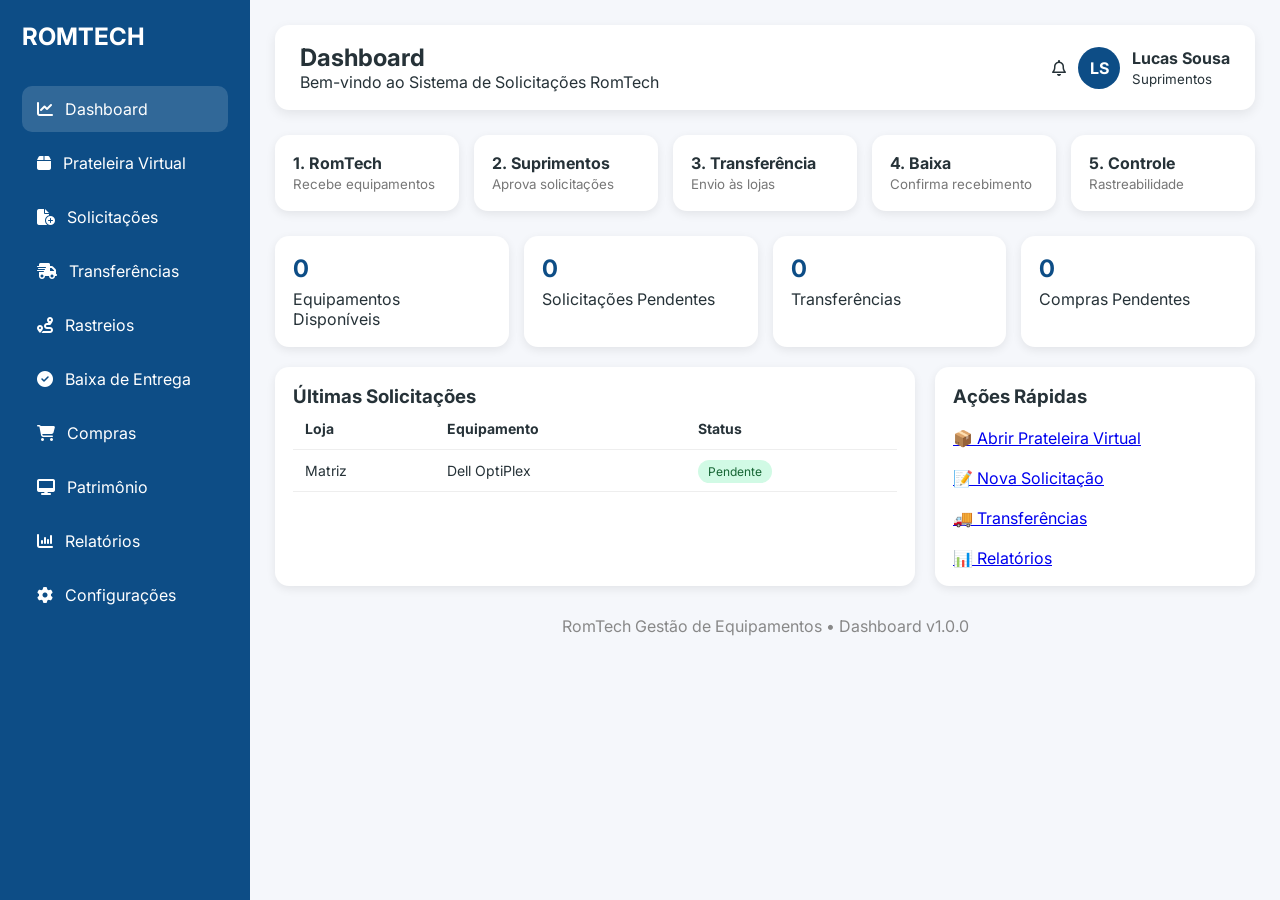
==== index.html @ 282a40fe "Add files via upload" ====
<!DOCTYPE html>
<html lang="pt-BR">
<head>
<meta charset="UTF-8">
<meta name="viewport" content="width=device-width, initial-scale=1.0">
<title>RomTech Solicitações - Dashboard</title>

<link rel="stylesheet" href="css/style.css">
<link rel="preconnect" href="https://fonts.googleapis.com">
<link href="https://fonts.googleapis.com/css2?family=Inter:wght@400;500;600;700&display=swap" rel="stylesheet">
<link rel="stylesheet" href="https://cdnjs.cloudflare.com/ajax/libs/font-awesome/6.7.2/css/all.min.css">

<style>
*{margin:0;padding:0;box-sizing:border-box}
body{font-family:Inter,sans-serif;background:#f5f7fb;color:#263238}
.sidebar{position:fixed;left:0;top:0;width:250px;height:100vh;background:#0d4d86;color:#fff;padding:22px}
.logo{font-size:24px;font-weight:700;margin-bottom:35px}
.menu a{display:flex;align-items:center;gap:12px;padding:13px 15px;margin-bottom:8px;color:#fff;text-decoration:none;border-radius:10px;transition:.2s}
.menu a.active,.menu a:hover{background:rgba(255,255,255,.15)}
.content{margin-left:250px;padding:25px}
.header{display:flex;justify-content:space-between;align-items:center;background:#fff;padding:18px 25px;border-radius:14px;box-shadow:0 4px 12px rgba(0,0,0,.08)}
.user{display:flex;align-items:center;gap:12px}
.avatar{width:42px;height:42px;border-radius:50%;background:#0d4d86;color:#fff;display:flex;align-items:center;justify-content:center;font-weight:bold}
.steps{display:grid;grid-template-columns:repeat(5,1fr);gap:15px;margin:25px 0}
.step,.card,.panel{background:#fff;border-radius:14px;padding:18px;box-shadow:0 3px 10px rgba(0,0,0,.08)}
.step small{color:#777}
.cards{display:grid;grid-template-columns:repeat(4,1fr);gap:15px}
.card h2{color:#0d4d86;margin-bottom:6px}
.bottom{display:grid;grid-template-columns:2fr 1fr;gap:20px;margin-top:20px}
table{width:100%;border-collapse:collapse}
th,td{padding:12px;border-bottom:1px solid #eee;text-align:left;font-size:14px}
.badge{padding:4px 10px;border-radius:20px;background:#d1fae5;color:#166534;font-size:12px}
footer{text-align:center;color:#888;margin-top:30px}
@media(max-width:1100px){
.steps,.cards,.bottom{grid-template-columns:1fr}
.content{margin-left:0}
.sidebar{position:relative;width:100%;height:auto}
}
</style>
</head>
<body>

<aside class="sidebar">
<div class="logo">ROMTECH</div>

<nav class="menu">
<a class="active" href="index.html"><i class="fa-solid fa-chart-line"></i>Dashboard</a>
<a href="prateleira.html"><i class="fa-solid fa-box"></i>Prateleira Virtual</a>
<a href="solicitacoes.html"><i class="fa-solid fa-file-circle-plus"></i>Solicitações</a>
<a href="transferencias.html"><i class="fa-solid fa-truck-fast"></i>Transferências</a>
<a href="rastreios.html"><i class="fa-solid fa-route"></i>Rastreios</a>
<a href="baixa.html"><i class="fa-solid fa-circle-check"></i>Baixa de Entrega</a>
<a href="compras.html"><i class="fa-solid fa-cart-shopping"></i>Compras</a>
<a href="patrimonio.html"><i class="fa-solid fa-desktop"></i>Patrimônio</a>
<a href="relatorios.html"><i class="fa-solid fa-chart-column"></i>Relatórios</a>
<a href="configuracoes.html"><i class="fa-solid fa-gear"></i>Configurações</a>
</nav>
</aside>

<main class="content">

<header class="header">
<div>
<h2>Dashboard</h2>
<p>Bem-vindo ao Sistema de Solicitações RomTech</p>
</div>

<div class="user">
<i class="fa-regular fa-bell"></i>
<div class="avatar">LS</div>
<div>
<strong>Lucas Sousa</strong><br>
<small>Suprimentos</small>
</div>
</div>
</header>

<section class="steps">
<div class="step"><h4>1. RomTech</h4><small>Recebe equipamentos</small></div>
<div class="step"><h4>2. Suprimentos</h4><small>Aprova solicitações</small></div>
<div class="step"><h4>3. Transferência</h4><small>Envio às lojas</small></div>
<div class="step"><h4>4. Baixa</h4><small>Confirma recebimento</small></div>
<div class="step"><h4>5. Controle</h4><small>Rastreabilidade</small></div>
</section>

<section class="cards">
<div class="card"><h2 id="disp">0</h2><span>Equipamentos Disponíveis</span></div>
<div class="card"><h2 id="sol">0</h2><span>Solicitações Pendentes</span></div>
<div class="card"><h2 id="tran">0</h2><span>Transferências</span></div>
<div class="card"><h2 id="comp">0</h2><span>Compras Pendentes</span></div>
</section>

<section class="bottom">
<div class="panel">
<h3>Últimas Solicitações</h3>
<table>
<thead>
<tr><th>Loja</th><th>Equipamento</th><th>Status</th></tr>
</thead>
<tbody id="tbSolicitacoes">
<tr><td>Matriz</td><td>Dell OptiPlex</td><td><span class="badge">Pendente</span></td></tr>
</tbody>
</table>
</div>

<div class="panel">
<h3>Ações Rápidas</h3>
<br>
<p><a href="prateleira.html">📦 Abrir Prateleira Virtual</a></p><br>
<p><a href="solicitacoes.html">📝 Nova Solicitação</a></p><br>
<p><a href="transferencias.html">🚚 Transferências</a></p><br>
<p><a href="relatorios.html">📊 Relatórios</a></p>
</div>
</section>

<footer>
RomTech Gestão de Equipamentos • Dashboard v1.0.0
</footer>

</main>

<script src="js/firebase.js"></script>
<script src="js/app.js"></script>

</body>
</html>
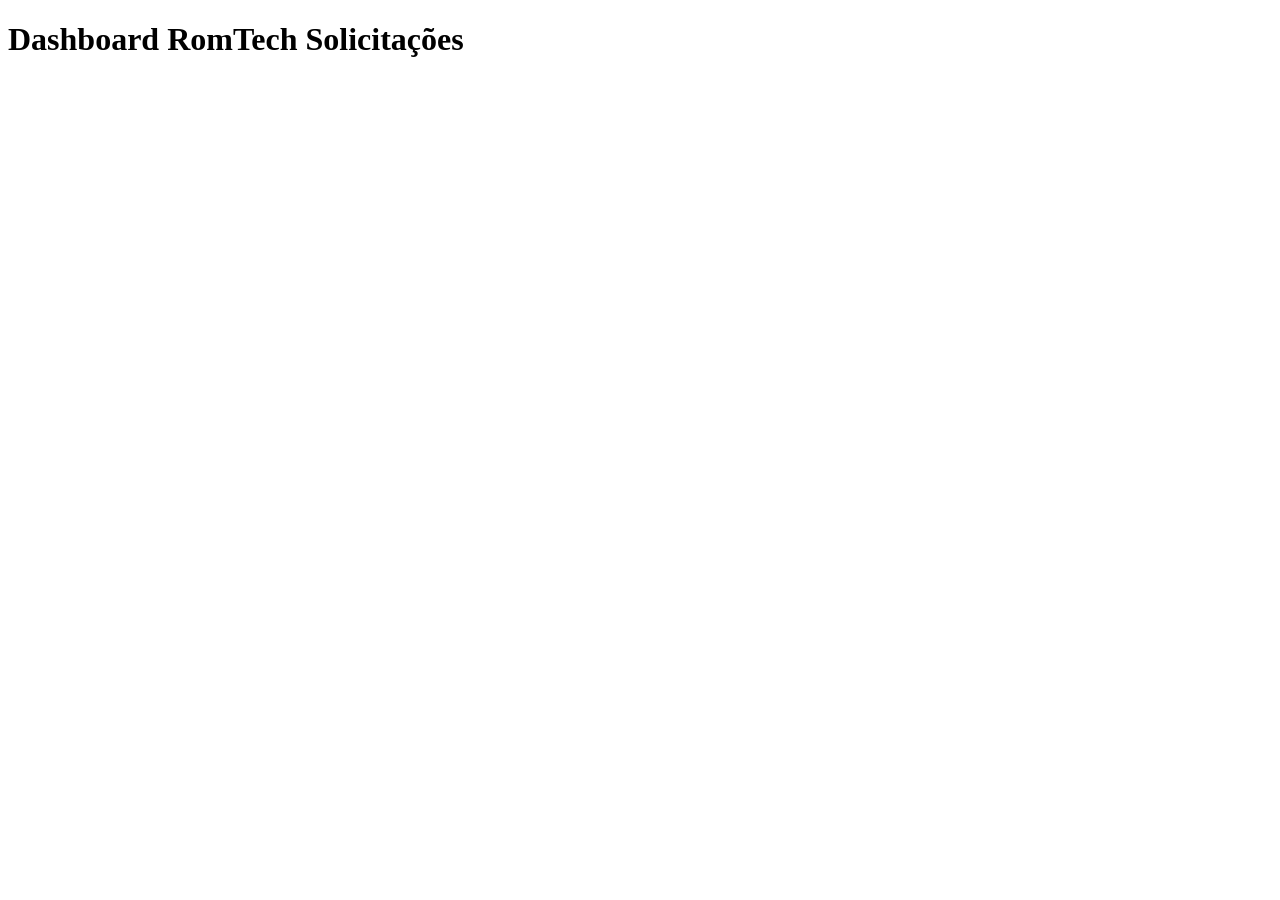
==== commit 8e2a35bc: "Add files via upload" ====
--- a/index.html
+++ b/index.html
@@ -1,126 +1 @@
-<!DOCTYPE html>
-<html lang="pt-BR">
-<head>
-<meta charset="UTF-8">
-<meta name="viewport" content="width=device-width, initial-scale=1.0">
-<title>RomTech Solicitações - Dashboard</title>
-
-<link rel="stylesheet" href="css/style.css">
-<link rel="preconnect" href="https://fonts.googleapis.com">
-<link href="https://fonts.googleapis.com/css2?family=Inter:wght@400;500;600;700&display=swap" rel="stylesheet">
-<link rel="stylesheet" href="https://cdnjs.cloudflare.com/ajax/libs/font-awesome/6.7.2/css/all.min.css">
-
-<style>
-*{margin:0;padding:0;box-sizing:border-box}
-body{font-family:Inter,sans-serif;background:#f5f7fb;color:#263238}
-.sidebar{position:fixed;left:0;top:0;width:250px;height:100vh;background:#0d4d86;color:#fff;padding:22px}
-.logo{font-size:24px;font-weight:700;margin-bottom:35px}
-.menu a{display:flex;align-items:center;gap:12px;padding:13px 15px;margin-bottom:8px;color:#fff;text-decoration:none;border-radius:10px;transition:.2s}
-.menu a.active,.menu a:hover{background:rgba(255,255,255,.15)}
-.content{margin-left:250px;padding:25px}
-.header{display:flex;justify-content:space-between;align-items:center;background:#fff;padding:18px 25px;border-radius:14px;box-shadow:0 4px 12px rgba(0,0,0,.08)}
-.user{display:flex;align-items:center;gap:12px}
-.avatar{width:42px;height:42px;border-radius:50%;background:#0d4d86;color:#fff;display:flex;align-items:center;justify-content:center;font-weight:bold}
-.steps{display:grid;grid-template-columns:repeat(5,1fr);gap:15px;margin:25px 0}
-.step,.card,.panel{background:#fff;border-radius:14px;padding:18px;box-shadow:0 3px 10px rgba(0,0,0,.08)}
-.step small{color:#777}
-.cards{display:grid;grid-template-columns:repeat(4,1fr);gap:15px}
-.card h2{color:#0d4d86;margin-bottom:6px}
-.bottom{display:grid;grid-template-columns:2fr 1fr;gap:20px;margin-top:20px}
-table{width:100%;border-collapse:collapse}
-th,td{padding:12px;border-bottom:1px solid #eee;text-align:left;font-size:14px}
-.badge{padding:4px 10px;border-radius:20px;background:#d1fae5;color:#166534;font-size:12px}
-footer{text-align:center;color:#888;margin-top:30px}
-@media(max-width:1100px){
-.steps,.cards,.bottom{grid-template-columns:1fr}
-.content{margin-left:0}
-.sidebar{position:relative;width:100%;height:auto}
-}
-</style>
-</head>
-<body>
-
-<aside class="sidebar">
-<div class="logo">ROMTECH</div>
-
-<nav class="menu">
-<a class="active" href="index.html"><i class="fa-solid fa-chart-line"></i>Dashboard</a>
-<a href="prateleira.html"><i class="fa-solid fa-box"></i>Prateleira Virtual</a>
-<a href="solicitacoes.html"><i class="fa-solid fa-file-circle-plus"></i>Solicitações</a>
-<a href="transferencias.html"><i class="fa-solid fa-truck-fast"></i>Transferências</a>
-<a href="rastreios.html"><i class="fa-solid fa-route"></i>Rastreios</a>
-<a href="baixa.html"><i class="fa-solid fa-circle-check"></i>Baixa de Entrega</a>
-<a href="compras.html"><i class="fa-solid fa-cart-shopping"></i>Compras</a>
-<a href="patrimonio.html"><i class="fa-solid fa-desktop"></i>Patrimônio</a>
-<a href="relatorios.html"><i class="fa-solid fa-chart-column"></i>Relatórios</a>
-<a href="configuracoes.html"><i class="fa-solid fa-gear"></i>Configurações</a>
-</nav>
-</aside>
-
-<main class="content">
-
-<header class="header">
-<div>
-<h2>Dashboard</h2>
-<p>Bem-vindo ao Sistema de Solicitações RomTech</p>
-</div>
-
-<div class="user">
-<i class="fa-regular fa-bell"></i>
-<div class="avatar">LS</div>
-<div>
-<strong>Lucas Sousa</strong><br>
-<small>Suprimentos</small>
-</div>
-</div>
-</header>
-
-<section class="steps">
-<div class="step"><h4>1. RomTech</h4><small>Recebe equipamentos</small></div>
-<div class="step"><h4>2. Suprimentos</h4><small>Aprova solicitações</small></div>
-<div class="step"><h4>3. Transferência</h4><small>Envio às lojas</small></div>
-<div class="step"><h4>4. Baixa</h4><small>Confirma recebimento</small></div>
-<div class="step"><h4>5. Controle</h4><small>Rastreabilidade</small></div>
-</section>
-
-<section class="cards">
-<div class="card"><h2 id="disp">0</h2><span>Equipamentos Disponíveis</span></div>
-<div class="card"><h2 id="sol">0</h2><span>Solicitações Pendentes</span></div>
-<div class="card"><h2 id="tran">0</h2><span>Transferências</span></div>
-<div class="card"><h2 id="comp">0</h2><span>Compras Pendentes</span></div>
-</section>
-
-<section class="bottom">
-<div class="panel">
-<h3>Últimas Solicitações</h3>
-<table>
-<thead>
-<tr><th>Loja</th><th>Equipamento</th><th>Status</th></tr>
-</thead>
-<tbody id="tbSolicitacoes">
-<tr><td>Matriz</td><td>Dell OptiPlex</td><td><span class="badge">Pendente</span></td></tr>
-</tbody>
-</table>
-</div>
-
-<div class="panel">
-<h3>Ações Rápidas</h3>
-<br>
-<p><a href="prateleira.html">📦 Abrir Prateleira Virtual</a></p><br>
-<p><a href="solicitacoes.html">📝 Nova Solicitação</a></p><br>
-<p><a href="transferencias.html">🚚 Transferências</a></p><br>
-<p><a href="relatorios.html">📊 Relatórios</a></p>
-</div>
-</section>
-
-<footer>
-RomTech Gestão de Equipamentos • Dashboard v1.0.0
-</footer>
-
-</main>
-
-<script src="js/firebase.js"></script>
-<script src="js/app.js"></script>
-
-</body>
-</html>
+<!DOCTYPE html><html><head><title>Dashboard</title><link rel='stylesheet' href='css/style.css'></head><body><h1>Dashboard RomTech Solicitações</h1><script type='module' src='js/app.js'></script></body></html>
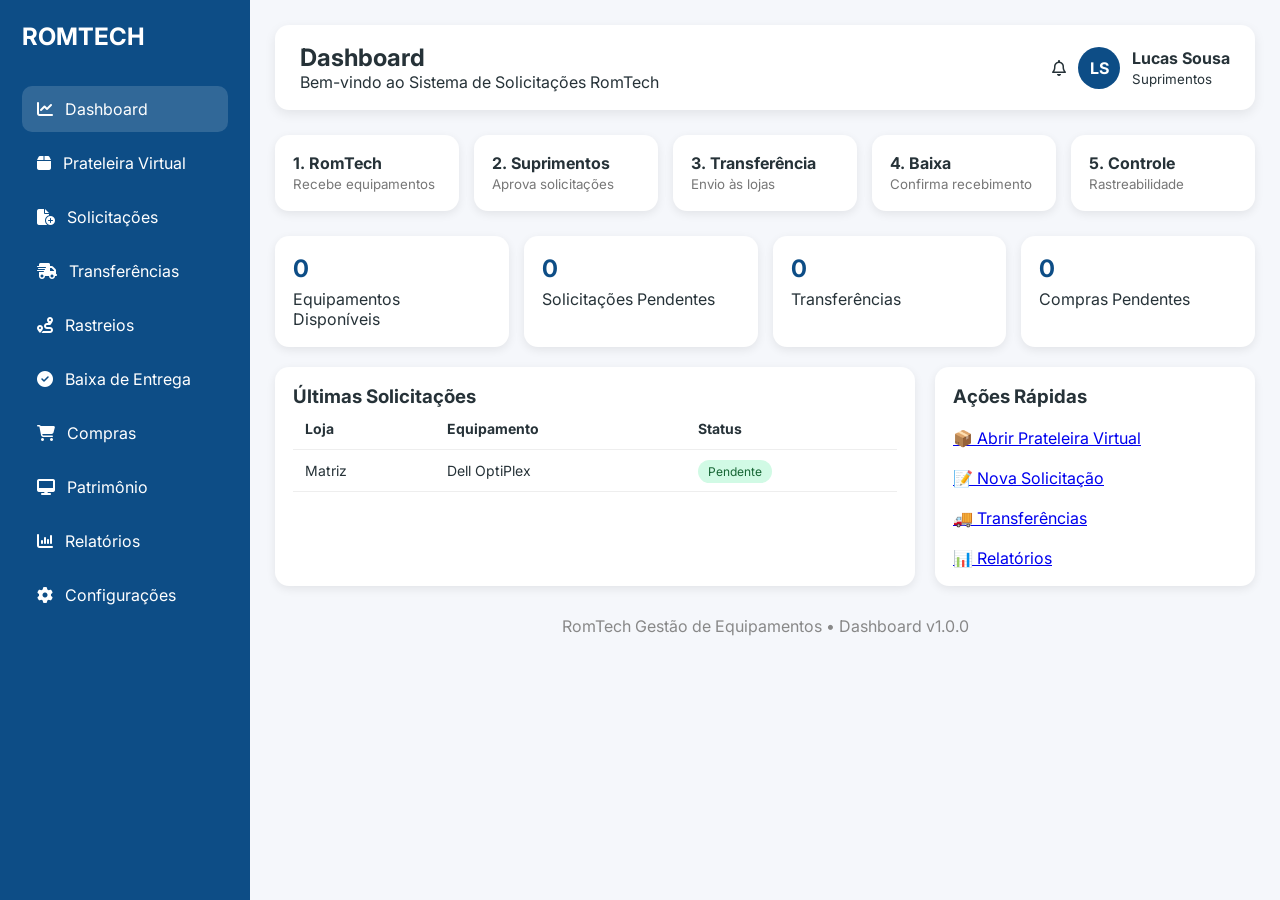
==== commit b29c1dca: "Add files via upload" ====
--- a/index.html
+++ b/index.html
@@ -1 +1,126 @@
-<!DOCTYPE html><html><head><title>Dashboard</title><link rel='stylesheet' href='css/style.css'></head><body><h1>Dashboard RomTech Solicitações</h1><script type='module' src='js/app.js'></script></body></html>+<!DOCTYPE html>
+<html lang="pt-BR">
+<head>
+<meta charset="UTF-8">
+<meta name="viewport" content="width=device-width, initial-scale=1.0">
+<title>RomTech Solicitações - Dashboard</title>
+
+<link rel="stylesheet" href="css/style.css">
+<link rel="preconnect" href="https://fonts.googleapis.com">
+<link href="https://fonts.googleapis.com/css2?family=Inter:wght@400;500;600;700&display=swap" rel="stylesheet">
+<link rel="stylesheet" href="https://cdnjs.cloudflare.com/ajax/libs/font-awesome/6.7.2/css/all.min.css">
+
+<style>
+*{margin:0;padding:0;box-sizing:border-box}
+body{font-family:Inter,sans-serif;background:#f5f7fb;color:#263238}
+.sidebar{position:fixed;left:0;top:0;width:250px;height:100vh;background:#0d4d86;color:#fff;padding:22px}
+.logo{font-size:24px;font-weight:700;margin-bottom:35px}
+.menu a{display:flex;align-items:center;gap:12px;padding:13px 15px;margin-bottom:8px;color:#fff;text-decoration:none;border-radius:10px;transition:.2s}
+.menu a.active,.menu a:hover{background:rgba(255,255,255,.15)}
+.content{margin-left:250px;padding:25px}
+.header{display:flex;justify-content:space-between;align-items:center;background:#fff;padding:18px 25px;border-radius:14px;box-shadow:0 4px 12px rgba(0,0,0,.08)}
+.user{display:flex;align-items:center;gap:12px}
+.avatar{width:42px;height:42px;border-radius:50%;background:#0d4d86;color:#fff;display:flex;align-items:center;justify-content:center;font-weight:bold}
+.steps{display:grid;grid-template-columns:repeat(5,1fr);gap:15px;margin:25px 0}
+.step,.card,.panel{background:#fff;border-radius:14px;padding:18px;box-shadow:0 3px 10px rgba(0,0,0,.08)}
+.step small{color:#777}
+.cards{display:grid;grid-template-columns:repeat(4,1fr);gap:15px}
+.card h2{color:#0d4d86;margin-bottom:6px}
+.bottom{display:grid;grid-template-columns:2fr 1fr;gap:20px;margin-top:20px}
+table{width:100%;border-collapse:collapse}
+th,td{padding:12px;border-bottom:1px solid #eee;text-align:left;font-size:14px}
+.badge{padding:4px 10px;border-radius:20px;background:#d1fae5;color:#166534;font-size:12px}
+footer{text-align:center;color:#888;margin-top:30px}
+@media(max-width:1100px){
+.steps,.cards,.bottom{grid-template-columns:1fr}
+.content{margin-left:0}
+.sidebar{position:relative;width:100%;height:auto}
+}
+</style>
+</head>
+<body>
+
+<aside class="sidebar">
+<div class="logo">ROMTECH</div>
+
+<nav class="menu">
+<a class="active" href="index.html"><i class="fa-solid fa-chart-line"></i>Dashboard</a>
+<a href="prateleira.html"><i class="fa-solid fa-box"></i>Prateleira Virtual</a>
+<a href="solicitacoes.html"><i class="fa-solid fa-file-circle-plus"></i>Solicitações</a>
+<a href="transferencias.html"><i class="fa-solid fa-truck-fast"></i>Transferências</a>
+<a href="rastreios.html"><i class="fa-solid fa-route"></i>Rastreios</a>
+<a href="baixa.html"><i class="fa-solid fa-circle-check"></i>Baixa de Entrega</a>
+<a href="compras.html"><i class="fa-solid fa-cart-shopping"></i>Compras</a>
+<a href="patrimonio.html"><i class="fa-solid fa-desktop"></i>Patrimônio</a>
+<a href="relatorios.html"><i class="fa-solid fa-chart-column"></i>Relatórios</a>
+<a href="configuracoes.html"><i class="fa-solid fa-gear"></i>Configurações</a>
+</nav>
+</aside>
+
+<main class="content">
+
+<header class="header">
+<div>
+<h2>Dashboard</h2>
+<p>Bem-vindo ao Sistema de Solicitações RomTech</p>
+</div>
+
+<div class="user">
+<i class="fa-regular fa-bell"></i>
+<div class="avatar">LS</div>
+<div>
+<strong>Lucas Sousa</strong><br>
+<small>Suprimentos</small>
+</div>
+</div>
+</header>
+
+<section class="steps">
+<div class="step"><h4>1. RomTech</h4><small>Recebe equipamentos</small></div>
+<div class="step"><h4>2. Suprimentos</h4><small>Aprova solicitações</small></div>
+<div class="step"><h4>3. Transferência</h4><small>Envio às lojas</small></div>
+<div class="step"><h4>4. Baixa</h4><small>Confirma recebimento</small></div>
+<div class="step"><h4>5. Controle</h4><small>Rastreabilidade</small></div>
+</section>
+
+<section class="cards">
+<div class="card"><h2 id="disp">0</h2><span>Equipamentos Disponíveis</span></div>
+<div class="card"><h2 id="sol">0</h2><span>Solicitações Pendentes</span></div>
+<div class="card"><h2 id="tran">0</h2><span>Transferências</span></div>
+<div class="card"><h2 id="comp">0</h2><span>Compras Pendentes</span></div>
+</section>
+
+<section class="bottom">
+<div class="panel">
+<h3>Últimas Solicitações</h3>
+<table>
+<thead>
+<tr><th>Loja</th><th>Equipamento</th><th>Status</th></tr>
+</thead>
+<tbody id="tbSolicitacoes">
+<tr><td>Matriz</td><td>Dell OptiPlex</td><td><span class="badge">Pendente</span></td></tr>
+</tbody>
+</table>
+</div>
+
+<div class="panel">
+<h3>Ações Rápidas</h3>
+<br>
+<p><a href="prateleira.html">📦 Abrir Prateleira Virtual</a></p><br>
+<p><a href="solicitacoes.html">📝 Nova Solicitação</a></p><br>
+<p><a href="transferencias.html">🚚 Transferências</a></p><br>
+<p><a href="relatorios.html">📊 Relatórios</a></p>
+</div>
+</section>
+
+<footer>
+RomTech Gestão de Equipamentos • Dashboard v1.0.0
+</footer>
+
+</main>
+
+<script src="js/firebase.js"></script>
+<script src="js/app.js"></script>
+
+</body>
+</html>
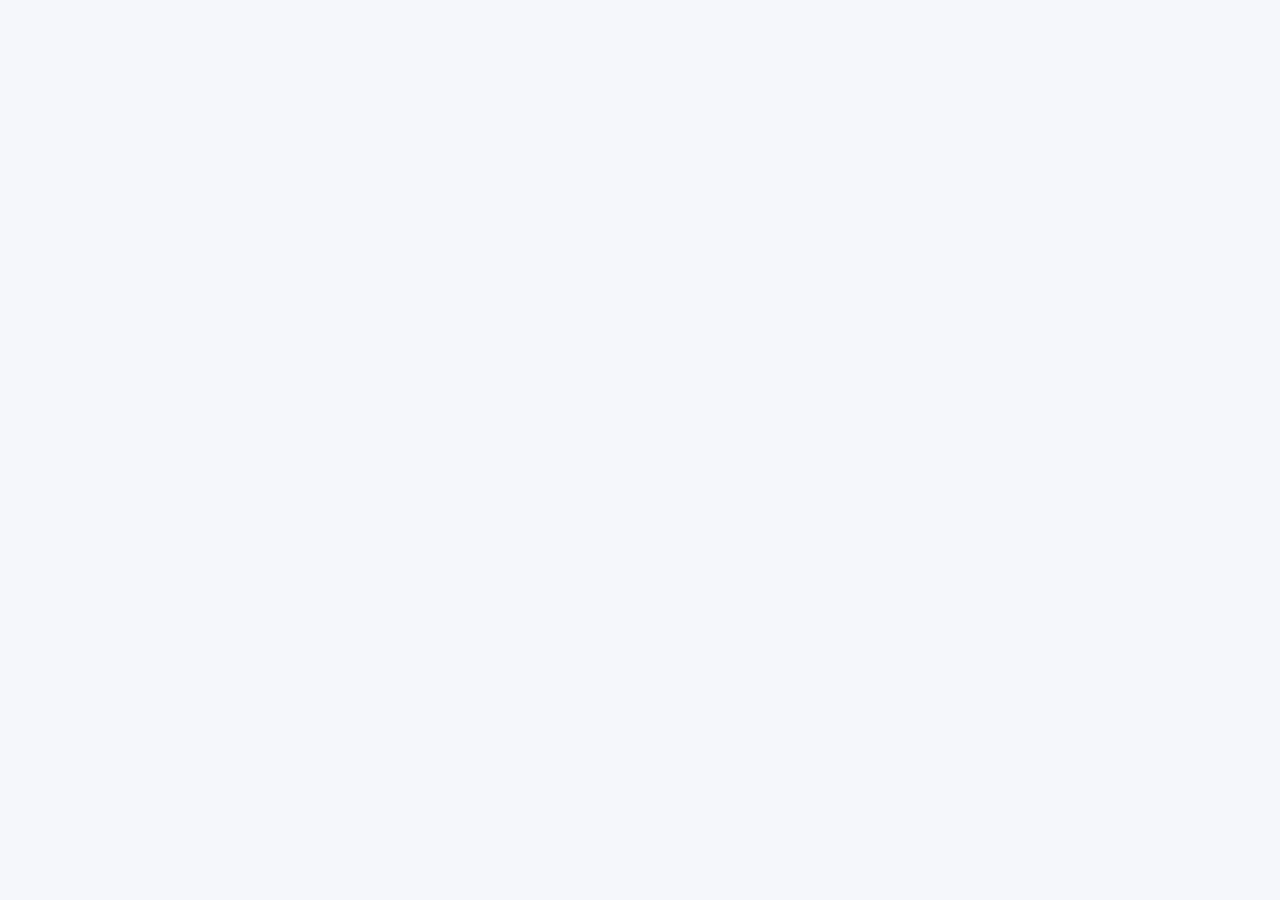
==== commit 1e8bd1d8: "Update index.html" ====
--- a/index.html
+++ b/index.html
@@ -40,6 +40,46 @@
 </head>
 <body>
 
+  <script type="module"> 
+import { initializeApp } from "https://www.gstatic.com/firebasejs/11.6.1/firebase-app.js";
+
+import {
+    getAuth,
+    onAuthStateChanged
+} from "https://www.gstatic.com/firebasejs/11.6.1/firebase-auth.js";
+
+const firebaseConfig = {
+
+    apiKey: "AIzaSyD7eWqYuy2aslSotSj6Tw55YdAS13uDYQ0",
+
+    authDomain: "controlsys-1e96f.firebaseapp.com",
+
+    projectId: "controlsys-1e96f",
+
+    storageBucket: "controlsys-1e96f.firebasestorage.app",
+
+    messagingSenderId: "522489167218",
+
+    appId: "1:522489167218:web:4da250a6d0e94c9a8871eb"
+
+};
+
+const app = initializeApp(firebaseConfig);
+const auth = getAuth(app);
+
+onAuthStateChanged(auth, (user) => {
+
+    if (!user) {
+
+        window.location.href = "login.html";
+        return;
+
+    }
+
+    // AQUI inicia o carregamento do dashboard
+    iniciarSistema();
+
+});
 <aside class="sidebar">
 <div class="logo">ROMTECH</div>
 
@@ -122,5 +162,6 @@
 <script src="js/firebase.js"></script>
 <script src="js/app.js"></script>
 
+</script>
 </body>
 </html>
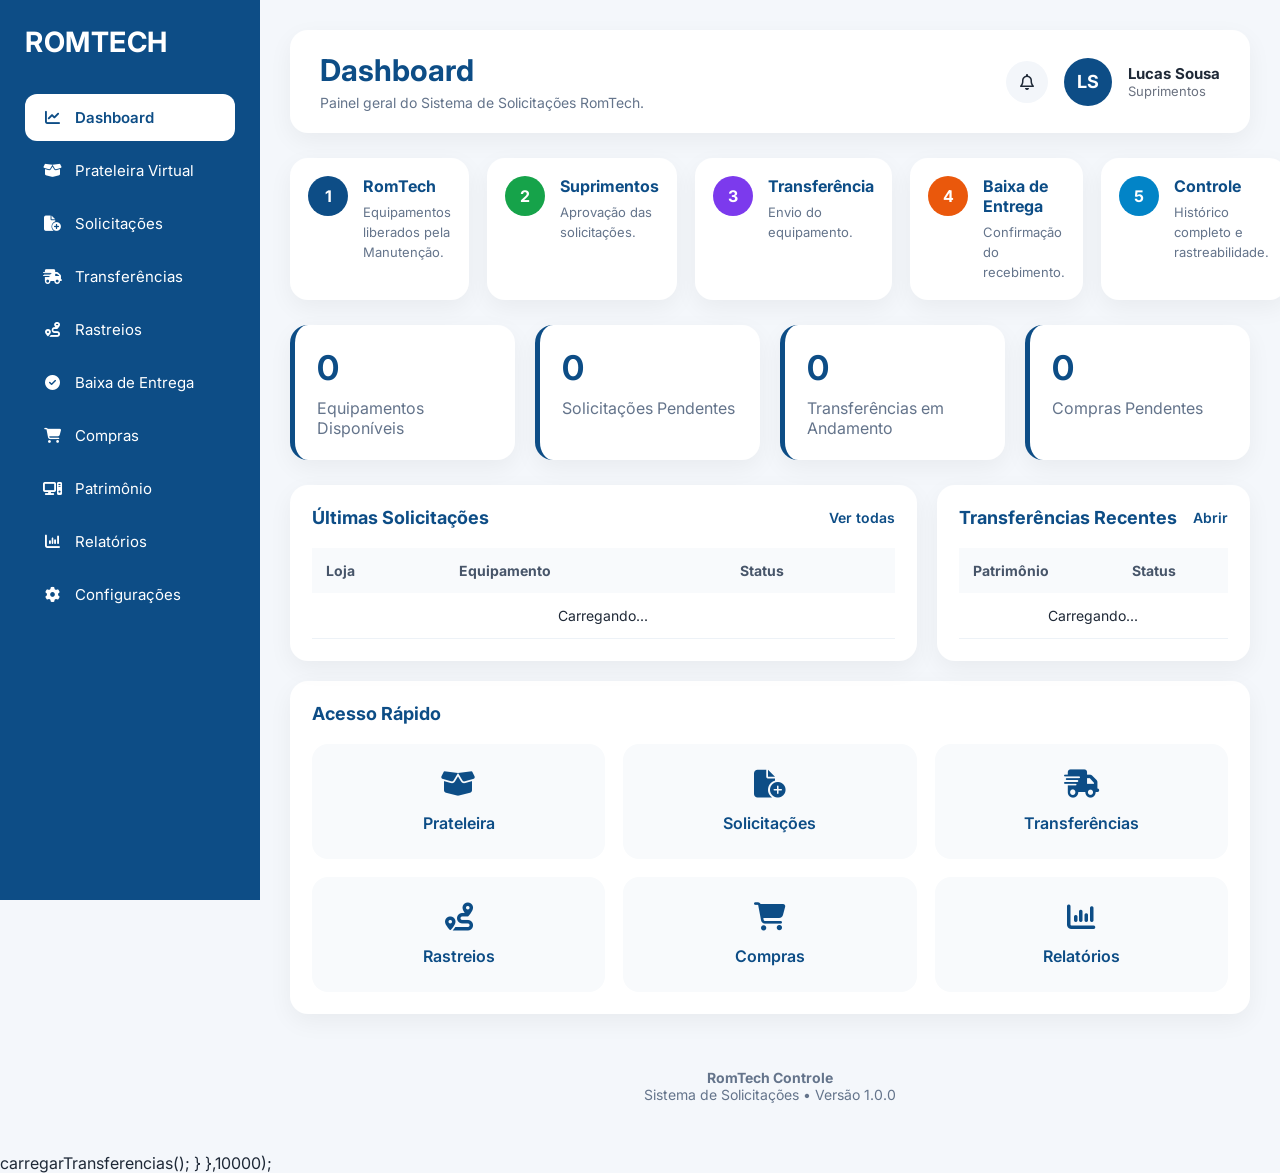
==== commit 05505a86: "Update and rename index to index.html" ====
--- a/index.html
+++ b/index.html
@@ -1,167 +1,1480 @@
-<!DOCTYPE html>
+   <!DOCTYPE html>
 <html lang="pt-BR">
+
 <head>
+
 <meta charset="UTF-8">
-<meta name="viewport" content="width=device-width, initial-scale=1.0">
-<title>RomTech Solicitações - Dashboard</title>
-
-<link rel="stylesheet" href="css/style.css">
-<link rel="preconnect" href="https://fonts.googleapis.com">
-<link href="https://fonts.googleapis.com/css2?family=Inter:wght@400;500;600;700&display=swap" rel="stylesheet">
-<link rel="stylesheet" href="https://cdnjs.cloudflare.com/ajax/libs/font-awesome/6.7.2/css/all.min.css">
+
+<meta name="viewport"
+      content="width=device-width, initial-scale=1.0">
+
+<title>RomTech | Dashboard</title>
+
+<link rel="preconnect"
+      href="https://fonts.googleapis.com">
+
+<link rel="preconnect"
+      href="https://fonts.gstatic.com"
+      crossorigin>
+
+<link href="https://fonts.googleapis.com/css2?family=Inter:wght@300;400;500;600;700&display=swap"
+      rel="stylesheet">
+
+<link rel="stylesheet"
+      href="https://cdnjs.cloudflare.com/ajax/libs/font-awesome/6.7.2/css/all.min.css">
 
 <style>
-*{margin:0;padding:0;box-sizing:border-box}
-body{font-family:Inter,sans-serif;background:#f5f7fb;color:#263238}
-.sidebar{position:fixed;left:0;top:0;width:250px;height:100vh;background:#0d4d86;color:#fff;padding:22px}
-.logo{font-size:24px;font-weight:700;margin-bottom:35px}
-.menu a{display:flex;align-items:center;gap:12px;padding:13px 15px;margin-bottom:8px;color:#fff;text-decoration:none;border-radius:10px;transition:.2s}
-.menu a.active,.menu a:hover{background:rgba(255,255,255,.15)}
-.content{margin-left:250px;padding:25px}
-.header{display:flex;justify-content:space-between;align-items:center;background:#fff;padding:18px 25px;border-radius:14px;box-shadow:0 4px 12px rgba(0,0,0,.08)}
-.user{display:flex;align-items:center;gap:12px}
-.avatar{width:42px;height:42px;border-radius:50%;background:#0d4d86;color:#fff;display:flex;align-items:center;justify-content:center;font-weight:bold}
-.steps{display:grid;grid-template-columns:repeat(5,1fr);gap:15px;margin:25px 0}
-.step,.card,.panel{background:#fff;border-radius:14px;padding:18px;box-shadow:0 3px 10px rgba(0,0,0,.08)}
-.step small{color:#777}
-.cards{display:grid;grid-template-columns:repeat(4,1fr);gap:15px}
-.card h2{color:#0d4d86;margin-bottom:6px}
-.bottom{display:grid;grid-template-columns:2fr 1fr;gap:20px;margin-top:20px}
-table{width:100%;border-collapse:collapse}
-th,td{padding:12px;border-bottom:1px solid #eee;text-align:left;font-size:14px}
-.badge{padding:4px 10px;border-radius:20px;background:#d1fae5;color:#166534;font-size:12px}
-footer{text-align:center;color:#888;margin-top:30px}
+
+/*==========================================================
+RESET
+==========================================================*/
+
+*{
+
+    margin:0;
+
+    padding:0;
+
+    box-sizing:border-box;
+
+}
+
+html{
+
+    scroll-behavior:smooth;
+
+}
+
+body{
+
+    font-family:'Inter',sans-serif;
+
+    background:#F4F7FB;
+
+    color:#1F2937;
+
+}
+
+/*==========================================================
+SIDEBAR
+==========================================================*/
+
+.sidebar{
+
+    position:fixed;
+
+    left:0;
+
+    top:0;
+
+    width:260px;
+
+    height:100vh;
+
+    background:#0D4D86;
+
+    color:#FFF;
+
+    display:flex;
+
+    flex-direction:column;
+
+    padding:25px;
+
+    z-index:100;
+
+}
+
+.logo{
+
+    font-size:28px;
+
+    font-weight:700;
+
+    margin-bottom:35px;
+
+    letter-spacing:.5px;
+
+}
+
+.menu{
+
+    display:flex;
+
+    flex-direction:column;
+
+    gap:6px;
+
+}
+
+.menu a{
+
+    display:flex;
+
+    align-items:center;
+
+    gap:12px;
+
+    color:#FFF;
+
+    text-decoration:none;
+
+    padding:14px 16px;
+
+    border-radius:12px;
+
+    transition:.25s;
+
+    font-size:15px;
+
+}
+
+.menu a:hover{
+
+    background:rgba(255,255,255,.12);
+
+}
+
+.menu a.active{
+
+    background:#FFF;
+
+    color:#0D4D86;
+
+    font-weight:600;
+
+}
+
+.menu i{
+
+    width:22px;
+
+    text-align:center;
+
+}
+
+/*==========================================================
+CONTENT
+==========================================================*/
+
+.content{
+
+    margin-left:260px;
+
+    padding:30px;
+
+}
+
+/*==========================================================
+HEADER
+==========================================================*/
+
+.header{
+
+    display:flex;
+
+    justify-content:space-between;
+
+    align-items:center;
+
+    background:#FFF;
+
+    padding:22px 30px;
+
+    border-radius:18px;
+
+    box-shadow:0 8px 24px rgba(0,0,0,.05);
+
+}
+
+.header h1{
+
+    font-size:30px;
+
+    color:#0D4D86;
+
+}
+
+.header p{
+
+    margin-top:6px;
+
+    color:#64748B;
+
+    font-size:14px;
+
+}
+
+.user{
+
+    display:flex;
+
+    align-items:center;
+
+    gap:16px;
+
+}
+
+.notification{
+
+    width:42px;
+
+    height:42px;
+
+    border-radius:50%;
+
+    background:#F3F6FA;
+
+    display:flex;
+
+    align-items:center;
+
+    justify-content:center;
+
+    cursor:pointer;
+
+}
+
+.avatar{
+
+    width:48px;
+
+    height:48px;
+
+    border-radius:50%;
+
+    background:#0D4D86;
+
+    color:#FFF;
+
+    display:flex;
+
+    justify-content:center;
+
+    align-items:center;
+
+    font-weight:700;
+
+    font-size:18px;
+
+}
+
+.user-info{
+
+    display:flex;
+
+    flex-direction:column;
+
+}
+
+.user-info strong{
+
+    font-size:15px;
+
+}
+
+.user-info span{
+
+    color:#6B7280;
+
+    font-size:13px;
+
+}
+
+/*==========================================================
+CARDS
+==========================================================*/
+
+.grid-cards{
+
+    display:grid;
+
+    grid-template-columns:repeat(4,1fr);
+
+    gap:20px;
+
+    margin-top:25px;
+
+}
+
+.card{
+
+    background:#FFF;
+
+    border-radius:18px;
+
+    padding:22px;
+
+    box-shadow:0 8px 24px rgba(0,0,0,.05);
+
+    border-left:5px solid #0D4D86;
+
+}
+
+.card h2{
+
+    color:#0D4D86;
+
+    font-size:34px;
+
+    margin-bottom:10px;
+
+}
+
+.card p{
+
+    color:#64748B;
+
+}
+
+/*==========================================================
+RESPONSIVO
+==========================================================*/
+
 @media(max-width:1100px){
-.steps,.cards,.bottom{grid-template-columns:1fr}
-.content{margin-left:0}
-.sidebar{position:relative;width:100%;height:auto}
-}
+
+.grid-cards{
+
+grid-template-columns:repeat(2,1fr);
+
+}
+
+}
+
+@media(max-width:850px){
+
+.sidebar{
+
+width:100%;
+
+height:auto;
+
+position:relative;
+
+}
+
+.content{
+
+margin-left:0;
+
+}
+
+.grid-cards{
+
+grid-template-columns:1fr;
+
+}
+
+}
+
+/*==========================================================
+ETAPAS
+==========================================================*/
+
+.steps{
+
+    display:grid;
+
+    grid-template-columns:repeat(5,1fr);
+
+    gap:18px;
+
+    margin-top:25px;
+
+    margin-bottom:25px;
+
+}
+
+.step{
+
+    background:#FFF;
+
+    border-radius:18px;
+
+    padding:18px;
+
+    box-shadow:0 8px 24px rgba(0,0,0,.05);
+
+    display:flex;
+
+    align-items:flex-start;
+
+    gap:15px;
+
+}
+
+.step strong{
+
+    color:#0D4D86;
+
+    display:block;
+
+    margin-bottom:6px;
+
+}
+
+.step p{
+
+    color:#64748B;
+
+    font-size:13px;
+
+    line-height:20px;
+
+}
+
+.step-number{
+
+    width:40px;
+
+    height:40px;
+
+    border-radius:50%;
+
+    background:#0D4D86;
+
+    color:#FFF;
+
+    display:flex;
+
+    justify-content:center;
+
+    align-items:center;
+
+    font-weight:700;
+
+    flex-shrink:0;
+
+}
+
+.step-number.green{
+
+    background:#16A34A;
+
+}
+
+.step-number.purple{
+
+    background:#7C3AED;
+
+}
+
+.step-number.orange{
+
+    background:#EA580C;
+
+}
+
+.step-number.blue{
+
+    background:#0284C7;
+
+}
+
+/*==========================================================
+PAINÉIS
+==========================================================*/
+
+.dashboard-grid{
+
+    display:grid;
+
+    grid-template-columns:2fr 1fr;
+
+    gap:20px;
+
+    margin-top:25px;
+
+}
+
+.panel{
+
+    background:#FFF;
+
+    border-radius:18px;
+
+    padding:22px;
+
+    box-shadow:0 8px 24px rgba(0,0,0,.05);
+
+}
+
+.panel-header{
+
+    display:flex;
+
+    justify-content:space-between;
+
+    align-items:center;
+
+    margin-bottom:20px;
+
+}
+
+.panel-header h3{
+
+    color:#0D4D86;
+
+    font-size:18px;
+
+}
+
+.panel-header a{
+
+    color:#0D4D86;
+
+    text-decoration:none;
+
+    font-size:14px;
+
+    font-weight:600;
+
+}
+
+.panel-header a:hover{
+
+    text-decoration:underline;
+
+}
+
+/*==========================================================
+TABELAS
+==========================================================*/
+
+table{
+
+    width:100%;
+
+    border-collapse:collapse;
+
+}
+
+thead{
+
+    background:#F8FAFC;
+
+}
+
+th{
+
+    text-align:left;
+
+    padding:14px;
+
+    color:#475569;
+
+    font-size:14px;
+
+}
+
+td{
+
+    padding:14px;
+
+    border-bottom:1px solid #EDF2F7;
+
+    font-size:14px;
+
+}
+
+tbody tr:hover{
+
+    background:#F9FBFD;
+
+}
+
+/*==========================================================
+AÇÕES RÁPIDAS
+==========================================================*/
+
+.acoes-rapidas{
+
+    margin-top:20px;
+
+}
+
+.quick-grid{
+
+    display:grid;
+
+    grid-template-columns:repeat(3,1fr);
+
+    gap:18px;
+
+}
+
+.quick-card{
+
+    background:#F8FAFC;
+
+    border-radius:16px;
+
+    padding:25px;
+
+    display:flex;
+
+    flex-direction:column;
+
+    align-items:center;
+
+    justify-content:center;
+
+    gap:15px;
+
+    text-decoration:none;
+
+    color:#0D4D86;
+
+    transition:.25s;
+
+    border:1px solid transparent;
+
+}
+
+.quick-card:hover{
+
+    transform:translateY(-4px);
+
+    background:#FFFFFF;
+
+    border-color:#0D4D86;
+
+}
+
+.quick-card i{
+
+    font-size:28px;
+
+}
+
+.quick-card span{
+
+    font-weight:600;
+
+}
+
+/*==========================================================
+RODAPÉ
+==========================================================*/
+
+.footer{
+
+    margin-top:35px;
+
+    text-align:center;
+
+    color:#64748B;
+
+    font-size:14px;
+
+    padding:20px;
+
+}
+
+/*==========================================================
+LOADER
+==========================================================*/
+
+.loading-overlay{
+
+    position:fixed;
+
+    inset:0;
+
+    background:rgba(255,255,255,.85);
+
+    display:none;
+
+    justify-content:center;
+
+    align-items:center;
+
+    flex-direction:column;
+
+    gap:20px;
+
+    z-index:9999;
+
+}
+
+.spinner{
+
+    width:55px;
+
+    height:55px;
+
+    border-radius:50%;
+
+    border:5px solid #E5E7EB;
+
+    border-top:5px solid #0D4D86;
+
+    animation:girar 1s linear infinite;
+
+}
+
+@keyframes girar{
+
+    from{
+
+        transform:rotate(0deg);
+
+    }
+
+    to{
+
+        transform:rotate(360deg);
+
+    }
+
+}
+
+/*==========================================================
+TOAST
+==========================================================*/
+
+.toast{
+
+    position:fixed;
+
+    right:25px;
+
+    bottom:25px;
+
+    background:#16A34A;
+
+    color:#FFF;
+
+    padding:15px 24px;
+
+    border-radius:12px;
+
+    font-size:14px;
+
+    font-weight:600;
+
+    opacity:0;
+
+    transform:translateY(20px);
+
+    transition:.3s;
+
+    z-index:99999;
+
+}
+
+.toast.show{
+
+    opacity:1;
+
+    transform:translateY(0);
+
+}
+
+.toast.erro{
+
+    background:#DC2626;
+
+}
+
+/*==========================================================
+RESPONSIVO
+==========================================================*/
+
+@media(max-width:1200px){
+
+    .steps{
+
+        grid-template-columns:repeat(2,1fr);
+
+    }
+
+    .dashboard-grid{
+
+        grid-template-columns:1fr;
+
+    }
+
+}
+
+@media(max-width:768px){
+
+    .steps{
+
+        grid-template-columns:1fr;
+
+    }
+
+    .quick-grid{
+
+        grid-template-columns:repeat(2,1fr);
+
+    }
+
+}
+
+@media(max-width:600px){
+
+    .quick-grid{
+
+        grid-template-columns:1fr;
+
+    }
+
+    .header{
+
+        flex-direction:column;
+
+        align-items:flex-start;
+
+        gap:20px;
+
+    }
+
+}
+
 </style>
+
 </head>
+
 <body>
 
-  <script type="module"> 
-import { initializeApp } from "https://www.gstatic.com/firebasejs/11.6.1/firebase-app.js";
-
-import {
-    getAuth,
-    onAuthStateChanged
-} from "https://www.gstatic.com/firebasejs/11.6.1/firebase-auth.js";
-
-const firebaseConfig = {
-
-    apiKey: "AIzaSyD7eWqYuy2aslSotSj6Tw55YdAS13uDYQ0",
-
-    authDomain: "controlsys-1e96f.firebaseapp.com",
-
-    projectId: "controlsys-1e96f",
-
-    storageBucket: "controlsys-1e96f.firebasestorage.app",
-
-    messagingSenderId: "522489167218",
-
-    appId: "1:522489167218:web:4da250a6d0e94c9a8871eb"
-
-};
-
-const app = initializeApp(firebaseConfig);
-const auth = getAuth(app);
-
-onAuthStateChanged(auth, (user) => {
-
-    if (!user) {
-
-        window.location.href = "login.html";
-        return;
+
+<!-- ==========================================================
+SIDEBAR
+========================================================== -->
+
+<aside class="sidebar">
+
+    <div class="logo">
+
+        ROMTECH
+
+    </div>
+
+    <nav class="menu">
+
+        <a href="index.html" class="active">
+
+            <i class="fa-solid fa-chart-line"></i>
+
+            Dashboard
+
+        </a>
+
+        <a href="prateleira.html">
+
+            <i class="fa-solid fa-box-open"></i>
+
+            Prateleira Virtual
+
+        </a>
+
+        <a href="solicitacoes.html">
+
+            <i class="fa-solid fa-file-circle-plus"></i>
+
+            Solicitações
+
+        </a>
+
+        <a href="transferencias.html">
+
+            <i class="fa-solid fa-truck-fast"></i>
+
+            Transferências
+
+        </a>
+
+        <a href="rastreios.html">
+
+            <i class="fa-solid fa-route"></i>
+
+            Rastreios
+
+        </a>
+
+        <a href="baixa.html">
+
+            <i class="fa-solid fa-circle-check"></i>
+
+            Baixa de Entrega
+
+        </a>
+
+        <a href="compras.html">
+
+            <i class="fa-solid fa-cart-shopping"></i>
+
+            Compras
+
+        </a>
+
+        <a href="patrimonio.html">
+
+            <i class="fa-solid fa-computer"></i>
+
+            Patrimônio
+
+        </a>
+
+        <a href="relatorios.html">
+
+            <i class="fa-solid fa-chart-column"></i>
+
+            Relatórios
+
+        </a>
+
+        <a href="configuracoes.html">
+
+            <i class="fa-solid fa-gear"></i>
+
+            Configurações
+
+        </a>
+
+    </nav>
+
+</aside>
+
+<!-- ==========================================================
+CONTEÚDO
+========================================================== -->
+
+<main class="content">
+
+    <!-- HEADER -->
+
+    <header class="header">
+
+        <div>
+
+            <h1>
+
+                Dashboard
+
+            </h1>
+
+            <p>
+
+                Painel geral do Sistema de Solicitações RomTech.
+
+            </p>
+
+        </div>
+
+        <div class="user">
+
+            <div class="notification">
+
+                <i class="fa-regular fa-bell"></i>
+
+            </div>
+
+            <div class="avatar"
+
+                 id="avatarUsuario">
+
+                LS
+
+            </div>
+
+            <div class="user-info">
+
+                <strong id="nomeUsuario">
+
+                    Lucas Sousa
+
+                </strong>
+
+                <span id="perfilUsuario">
+
+                    Suprimentos
+
+                </span>
+
+            </div>
+
+        </div>
+
+    </header>
+
+    <!-- ==========================================================
+    ETAPAS
+    ========================================================== -->
+
+    <section class="steps">
+
+        <div class="step">
+
+            <div class="step-number">
+
+                1
+
+            </div>
+
+            <div>
+
+                <strong>
+
+                    RomTech
+
+                </strong>
+
+                <p>
+
+                    Equipamentos liberados pela Manutenção.
+
+                </p>
+
+            </div>
+
+        </div>
+
+        <div class="step">
+
+            <div class="step-number green">
+
+                2
+
+            </div>
+
+            <div>
+
+                <strong>
+
+                    Suprimentos
+
+                </strong>
+
+                <p>
+
+                    Aprovação das solicitações.
+
+                </p>
+
+            </div>
+
+        </div>
+
+        <div class="step">
+
+            <div class="step-number purple">
+
+                3
+
+            </div>
+
+            <div>
+
+                <strong>
+
+                    Transferência
+
+                </strong>
+
+                <p>
+
+                    Envio do equipamento.
+
+                </p>
+
+            </div>
+
+        </div>
+
+        <div class="step">
+
+            <div class="step-number orange">
+
+                4
+
+            </div>
+
+            <div>
+
+                <strong>
+
+                    Baixa de Entrega
+
+                </strong>
+
+                <p>
+
+                    Confirmação do recebimento.
+
+                </p>
+
+            </div>
+
+        </div>
+
+        <div class="step">
+
+            <div class="step-number blue">
+
+                5
+
+            </div>
+
+            <div>
+
+                <strong>
+
+                    Controle
+
+                </strong>
+
+                <p>
+
+                    Histórico completo e rastreabilidade.
+
+                </p>
+
+            </div>
+
+        </div>
+
+    </section>
+
+    <!-- ==========================================================
+    CARDS
+    ========================================================== -->
+
+    <section class="grid-cards">
+
+        <div class="card">
+
+            <h2 id="totalDisponivel">
+
+                0
+
+            </h2>
+
+            <p>
+
+                Equipamentos Disponíveis
+
+            </p>
+
+        </div>
+
+        <div class="card">
+
+            <h2 id="totalSolicitacoes">
+
+                0
+
+            </h2>
+
+            <p>
+
+                Solicitações Pendentes
+
+            </p>
+
+        </div>
+
+        <div class="card">
+
+            <h2 id="totalTransferencias">
+
+                0
+
+            </h2>
+
+            <p>
+
+                Transferências em Andamento
+
+            </p>
+
+        </div>
+
+        <div class="card">
+
+            <h2 id="totalCompras">
+
+                0
+
+            </h2>
+
+            <p>
+
+                Compras Pendentes
+
+            </p>
+
+        </div>
+
+    </section>
+
+    <!-- ==========================================================
+PAINÉIS
+========================================================== -->
+
+<section class="dashboard-grid">
+
+    <!-- ÚLTIMAS SOLICITAÇÕES -->
+
+    <div class="panel">
+
+        <div class="panel-header">
+
+            <h3>
+
+                Últimas Solicitações
+
+            </h3>
+
+            <a href="solicitacoes.html">
+
+                Ver todas
+
+            </a>
+
+        </div>
+
+        <table>
+
+            <thead>
+
+                <tr>
+
+                    <th>Loja</th>
+
+                    <th>Equipamento</th>
+
+                    <th>Status</th>
+
+                </tr>
+
+            </thead>
+
+            <tbody id="tbSolicitacoes">
+
+                <tr>
+
+                    <td colspan="3" style="text-align:center">
+
+                        Carregando...
+
+                    </td>
+
+                </tr>
+
+            </tbody>
+
+        </table>
+
+    </div>
+
+    <!-- TRANSFERÊNCIAS -->
+
+    <div class="panel">
+
+        <div class="panel-header">
+
+            <h3>
+
+                Transferências Recentes
+
+            </h3>
+
+            <a href="transferencias.html">
+
+                Abrir
+
+            </a>
+
+        </div>
+
+        <table>
+
+            <thead>
+
+                <tr>
+
+                    <th>Patrimônio</th>
+
+                    <th>Status</th>
+
+                </tr>
+
+            </thead>
+
+            <tbody id="tbTransferencias">
+
+                <tr>
+
+                    <td colspan="2" style="text-align:center">
+
+                        Carregando...
+
+                    </td>
+
+                </tr>
+
+            </tbody>
+
+        </table>
+
+    </div>
+
+</section>
+
+<!-- ==========================================================
+AÇÕES RÁPIDAS
+========================================================== -->
+
+<section class="acoes-rapidas">
+
+    <div class="panel">
+
+        <div class="panel-header">
+
+            <h3>
+
+                Acesso Rápido
+
+            </h3>
+
+        </div>
+
+        <div class="quick-grid">
+
+            <a href="prateleira.html" class="quick-card">
+
+                <i class="fa-solid fa-box-open"></i>
+
+                <span>
+
+                    Prateleira
+
+                </span>
+
+            </a>
+
+            <a href="solicitacoes.html" class="quick-card">
+
+                <i class="fa-solid fa-file-circle-plus"></i>
+
+                <span>
+
+                    Solicitações
+
+                </span>
+
+            </a>
+
+            <a href="transferencias.html" class="quick-card">
+
+                <i class="fa-solid fa-truck-fast"></i>
+
+                <span>
+
+                    Transferências
+
+                </span>
+
+            </a>
+
+            <a href="rastreios.html" class="quick-card">
+
+                <i class="fa-solid fa-route"></i>
+
+                <span>
+
+                    Rastreios
+
+                </span>
+
+            </a>
+
+            <a href="compras.html" class="quick-card">
+
+                <i class="fa-solid fa-cart-shopping"></i>
+
+                <span>
+
+                    Compras
+
+                </span>
+
+            </a>
+
+            <a href="relatorios.html" class="quick-card">
+
+                <i class="fa-solid fa-chart-column"></i>
+
+                <span>
+
+                    Relatórios
+
+                </span>
+
+            </a>
+
+        </div>
+
+    </div>
+
+</section>
+
+<!-- ==========================================================
+RODAPÉ
+========================================================== -->
+
+<footer class="footer">
+
+    <strong>
+
+        RomTech Controle
+
+    </strong>
+
+    <br>
+
+    Sistema de Solicitações • Versão 1.0.0
+
+</footer>
+
+</main>
+
+<!-- ==========================================================
+LOADER
+========================================================== -->
+
+<div id="loading" class="loading-overlay">
+
+    <div class="spinner"></div>
+
+    <span>
+
+        Carregando informações...
+
+    </span>
+
+</div>
+
+<!-- ==========================================================
+TOAST
+========================================================== -->
+
+<div id="toast" class="toast">
+
+</div>
+
+
+        carregarTransferencias();
 
     }
 
-    // AQUI inicia o carregamento do dashboard
-    iniciarSistema();
-
-});
-<aside class="sidebar">
-<div class="logo">ROMTECH</div>
-
-<nav class="menu">
-<a class="active" href="index.html"><i class="fa-solid fa-chart-line"></i>Dashboard</a>
-<a href="prateleira.html"><i class="fa-solid fa-box"></i>Prateleira Virtual</a>
-<a href="solicitacoes.html"><i class="fa-solid fa-file-circle-plus"></i>Solicitações</a>
-<a href="transferencias.html"><i class="fa-solid fa-truck-fast"></i>Transferências</a>
-<a href="rastreios.html"><i class="fa-solid fa-route"></i>Rastreios</a>
-<a href="baixa.html"><i class="fa-solid fa-circle-check"></i>Baixa de Entrega</a>
-<a href="compras.html"><i class="fa-solid fa-cart-shopping"></i>Compras</a>
-<a href="patrimonio.html"><i class="fa-solid fa-desktop"></i>Patrimônio</a>
-<a href="relatorios.html"><i class="fa-solid fa-chart-column"></i>Relatórios</a>
-<a href="configuracoes.html"><i class="fa-solid fa-gear"></i>Configurações</a>
-</nav>
-</aside>
-
-<main class="content">
-
-<header class="header">
-<div>
-<h2>Dashboard</h2>
-<p>Bem-vindo ao Sistema de Solicitações RomTech</p>
-</div>
-
-<div class="user">
-<i class="fa-regular fa-bell"></i>
-<div class="avatar">LS</div>
-<div>
-<strong>Lucas Sousa</strong><br>
-<small>Suprimentos</small>
-</div>
-</div>
-</header>
-
-<section class="steps">
-<div class="step"><h4>1. RomTech</h4><small>Recebe equipamentos</small></div>
-<div class="step"><h4>2. Suprimentos</h4><small>Aprova solicitações</small></div>
-<div class="step"><h4>3. Transferência</h4><small>Envio às lojas</small></div>
-<div class="step"><h4>4. Baixa</h4><small>Confirma recebimento</small></div>
-<div class="step"><h4>5. Controle</h4><small>Rastreabilidade</small></div>
-</section>
-
-<section class="cards">
-<div class="card"><h2 id="disp">0</h2><span>Equipamentos Disponíveis</span></div>
-<div class="card"><h2 id="sol">0</h2><span>Solicitações Pendentes</span></div>
-<div class="card"><h2 id="tran">0</h2><span>Transferências</span></div>
-<div class="card"><h2 id="comp">0</h2><span>Compras Pendentes</span></div>
-</section>
-
-<section class="bottom">
-<div class="panel">
-<h3>Últimas Solicitações</h3>
-<table>
-<thead>
-<tr><th>Loja</th><th>Equipamento</th><th>Status</th></tr>
-</thead>
-<tbody id="tbSolicitacoes">
-<tr><td>Matriz</td><td>Dell OptiPlex</td><td><span class="badge">Pendente</span></td></tr>
-</tbody>
-</table>
-</div>
-
-<div class="panel">
-<h3>Ações Rápidas</h3>
-<br>
-<p><a href="prateleira.html">📦 Abrir Prateleira Virtual</a></p><br>
-<p><a href="solicitacoes.html">📝 Nova Solicitação</a></p><br>
-<p><a href="transferencias.html">🚚 Transferências</a></p><br>
-<p><a href="relatorios.html">📊 Relatórios</a></p>
-</div>
-</section>
-
-<footer>
-RomTech Gestão de Equipamentos • Dashboard v1.0.0
-</footer>
-
-</main>
-
-<script src="js/firebase.js"></script>
-<script src="js/app.js"></script>
+},10000);
 
 </script>
+
 </body>
+
 </html>
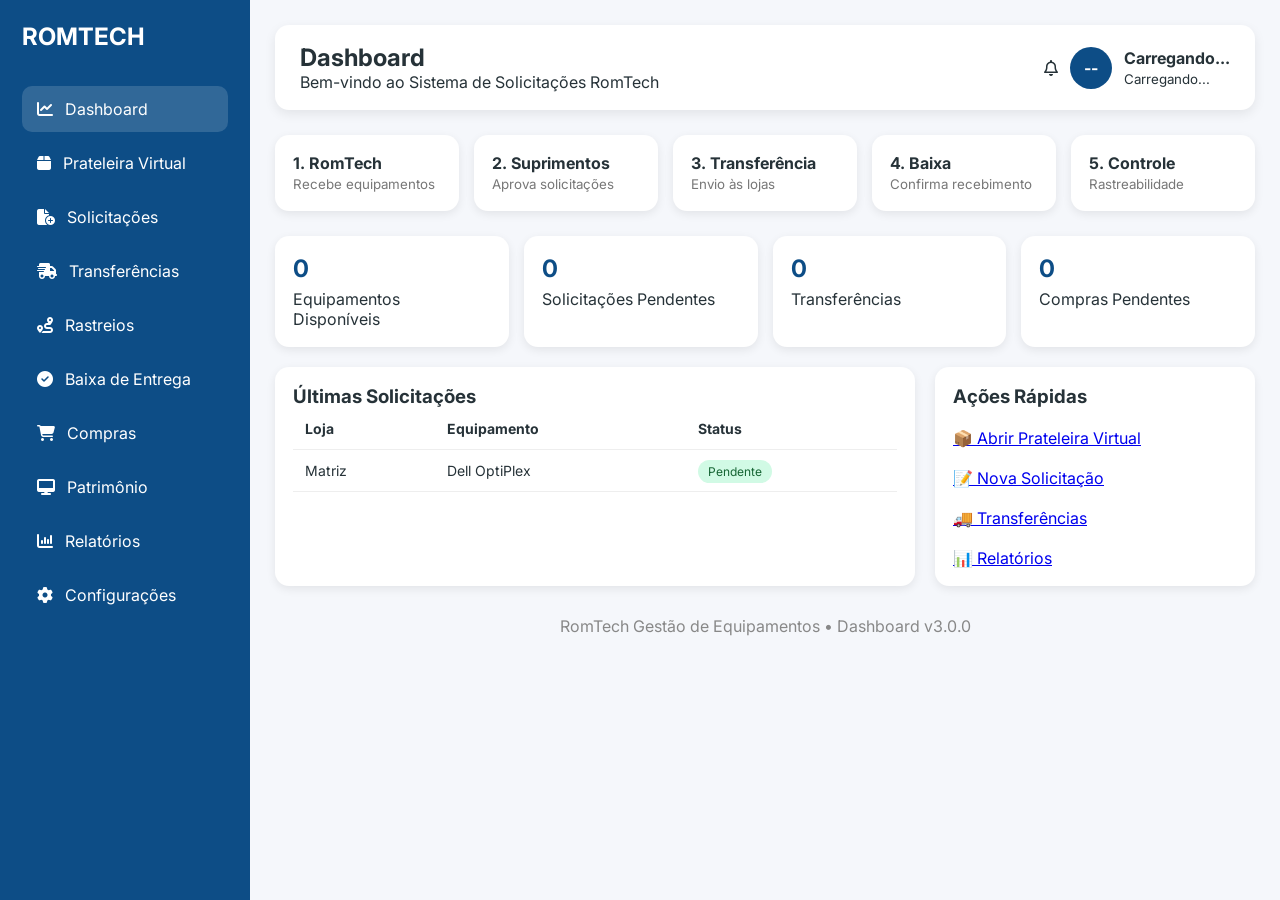
==== commit 7b1737dd: "Add files via upload" ====
--- a/index.html
+++ b/index.html
@@ -1,27 +1,104 @@
-   <!DOCTYPE html>
+<!DOCTYPE html>
+
 <html lang="pt-BR">
 
+<!--==========================================================
+ROMTECH CONTROLE
+INDEX.HTML
+VERSÃO 3.0
+===========================================================-->
+
 <head>
 
+<!--==========================================================
+META TAGS
+===========================================================-->
+
 <meta charset="UTF-8">
 
-<meta name="viewport"
-      content="width=device-width, initial-scale=1.0">
-
-<title>RomTech | Dashboard</title>
-
-<link rel="preconnect"
-      href="https://fonts.googleapis.com">
-
-<link rel="preconnect"
-      href="https://fonts.gstatic.com"
-      crossorigin>
-
-<link href="https://fonts.googleapis.com/css2?family=Inter:wght@300;400;500;600;700&display=swap"
-      rel="stylesheet">
-
-<link rel="stylesheet"
-      href="https://cdnjs.cloudflare.com/ajax/libs/font-awesome/6.7.2/css/all.min.css">
+<meta
+
+    name="viewport"
+
+    content="width=device-width, initial-scale=1.0">
+
+<meta
+
+    http-equiv="X-UA-Compatible"
+
+    content="IE=edge">
+
+<meta
+
+    name="description"
+
+    content="RomTech Controle - Dashboard Corporativo">
+
+<meta
+
+    name="author"
+
+    content="RomTech">
+
+<meta
+
+    name="theme-color"
+
+    content="#0D4D86">
+
+<title>
+
+RomTech Controle • Dashboard
+
+</title>
+
+<!--==========================================================
+CSS PRINCIPAL
+===========================================================-->
+
+<link
+
+    rel="stylesheet"
+
+    href="css/style.css">
+
+<!--==========================================================
+GOOGLE FONTS
+===========================================================-->
+
+<link
+
+    rel="preconnect"
+
+    href="https://fonts.googleapis.com">
+
+<link
+
+    rel="preconnect"
+
+    href="https://fonts.gstatic.com"
+
+    crossorigin>
+
+<link
+
+    href="https://fonts.googleapis.com/css2?family=Inter:wght@400;500;600;700&display=swap"
+
+    rel="stylesheet">
+
+<!--==========================================================
+FONT AWESOME
+===========================================================-->
+
+<link
+
+    rel="stylesheet"
+
+    href="https://cdnjs.cloudflare.com/ajax/libs/font-awesome/6.7.2/css/all.min.css">
+
+<!--==========================================================
+ESTILOS DA PÁGINA
+===========================================================-->
 
 <style>
 
@@ -39,19 +116,13 @@
 
 }
 
-html{
-
-    scroll-behavior:smooth;
-
-}
-
 body{
 
-    font-family:'Inter',sans-serif;
-
-    background:#F4F7FB;
-
-    color:#1F2937;
+    font-family:"Inter",sans-serif;
+
+    background:#F5F7FB;
+
+    color:#263238;
 
 }
 
@@ -63,51 +134,93 @@
 
     position:fixed;
 
+    top:0;
+
     left:0;
 
-    top:0;
-
-    width:260px;
+    width:250px;
 
     height:100vh;
 
+    padding:22px;
+
     background:#0D4D86;
 
-    color:#FFF;
+    color:#FFFFFF;
+
+}
+
+.logo{
+
+    margin-bottom:35px;
+
+    font-size:24px;
+
+    font-weight:700;
+
+}
+
+.menu a{
 
     display:flex;
 
-    flex-direction:column;
+    align-items:center;
+
+    gap:12px;
+
+    padding:13px 15px;
+
+    margin-bottom:8px;
+
+    color:#FFFFFF;
+
+    text-decoration:none;
+
+    border-radius:10px;
+
+    transition:.2s;
+
+}
+
+.menu a:hover,
+
+.menu a.active{
+
+    background:rgba(255,255,255,.15);
+
+}
+
+/*==========================================================
+CONTEÚDO
+==========================================================*/
+
+.content{
+
+    margin-left:250px;
 
     padding:25px;
 
-    z-index:100;
-
-}
-
-.logo{
-
-    font-size:28px;
-
-    font-weight:700;
-
-    margin-bottom:35px;
-
-    letter-spacing:.5px;
-
-}
-
-.menu{
+}
+
+.header{
 
     display:flex;
 
-    flex-direction:column;
-
-    gap:6px;
-
-}
-
-.menu a{
+    justify-content:space-between;
+
+    align-items:center;
+
+    padding:18px 25px;
+
+    background:#FFFFFF;
+
+    border-radius:14px;
+
+    box-shadow:0 4px 12px rgba(0,0,0,.08);
+
+}
+
+.user{
 
     display:flex;
 
@@ -115,169 +228,63 @@
 
     gap:12px;
 
-    color:#FFF;
-
-    text-decoration:none;
-
-    padding:14px 16px;
-
-    border-radius:12px;
-
-    transition:.25s;
-
-    font-size:15px;
-
-}
-
-.menu a:hover{
-
-    background:rgba(255,255,255,.12);
-
-}
-
-.menu a.active{
-
-    background:#FFF;
-
-    color:#0D4D86;
-
-    font-weight:600;
-
-}
-
-.menu i{
-
-    width:22px;
-
-    text-align:center;
-
-}
-
-/*==========================================================
-CONTENT
+}
+
+.avatar{
+
+    width:42px;
+
+    height:42px;
+
+    display:flex;
+
+    justify-content:center;
+
+    align-items:center;
+
+    border-radius:50%;
+
+    background:#0D4D86;
+
+    color:#FFFFFF;
+
+    font-weight:bold;
+
+}/*==========================================================
+ETAPAS
 ==========================================================*/
 
-.content{
-
-    margin-left:260px;
-
-    padding:30px;
-
-}
-
-/*==========================================================
-HEADER
-==========================================================*/
-
-.header{
-
-    display:flex;
-
-    justify-content:space-between;
-
-    align-items:center;
-
-    background:#FFF;
-
-    padding:22px 30px;
-
-    border-radius:18px;
-
-    box-shadow:0 8px 24px rgba(0,0,0,.05);
-
-}
-
-.header h1{
-
-    font-size:30px;
-
-    color:#0D4D86;
-
-}
-
-.header p{
-
-    margin-top:6px;
-
-    color:#64748B;
-
-    font-size:14px;
-
-}
-
-.user{
-
-    display:flex;
-
-    align-items:center;
-
-    gap:16px;
-
-}
-
-.notification{
-
-    width:42px;
-
-    height:42px;
-
-    border-radius:50%;
-
-    background:#F3F6FA;
-
-    display:flex;
-
-    align-items:center;
-
-    justify-content:center;
-
-    cursor:pointer;
-
-}
-
-.avatar{
-
-    width:48px;
-
-    height:48px;
-
-    border-radius:50%;
-
-    background:#0D4D86;
-
-    color:#FFF;
-
-    display:flex;
-
-    justify-content:center;
-
-    align-items:center;
-
-    font-weight:700;
-
-    font-size:18px;
-
-}
-
-.user-info{
-
-    display:flex;
-
-    flex-direction:column;
-
-}
-
-.user-info strong{
-
-    font-size:15px;
-
-}
-
-.user-info span{
-
-    color:#6B7280;
-
-    font-size:13px;
+.steps{
+
+    display:grid;
+
+    grid-template-columns:repeat(5,1fr);
+
+    gap:15px;
+
+    margin:25px 0;
+
+}
+
+.step,
+
+.card,
+
+.panel{
+
+    padding:18px;
+
+    background:#FFFFFF;
+
+    border-radius:14px;
+
+    box-shadow:0 3px 10px rgba(0,0,0,.08);
+
+}
+
+.step small{
+
+    color:#777777;
 
 }
 
@@ -285,189 +292,21 @@
 CARDS
 ==========================================================*/
 
-.grid-cards{
+.cards{
 
     display:grid;
 
     grid-template-columns:repeat(4,1fr);
 
-    gap:20px;
-
-    margin-top:25px;
-
-}
-
-.card{
-
-    background:#FFF;
-
-    border-radius:18px;
-
-    padding:22px;
-
-    box-shadow:0 8px 24px rgba(0,0,0,.05);
-
-    border-left:5px solid #0D4D86;
+    gap:15px;
 
 }
 
 .card h2{
 
+    margin-bottom:6px;
+
     color:#0D4D86;
-
-    font-size:34px;
-
-    margin-bottom:10px;
-
-}
-
-.card p{
-
-    color:#64748B;
-
-}
-
-/*==========================================================
-RESPONSIVO
-==========================================================*/
-
-@media(max-width:1100px){
-
-.grid-cards{
-
-grid-template-columns:repeat(2,1fr);
-
-}
-
-}
-
-@media(max-width:850px){
-
-.sidebar{
-
-width:100%;
-
-height:auto;
-
-position:relative;
-
-}
-
-.content{
-
-margin-left:0;
-
-}
-
-.grid-cards{
-
-grid-template-columns:1fr;
-
-}
-
-}
-
-/*==========================================================
-ETAPAS
-==========================================================*/
-
-.steps{
-
-    display:grid;
-
-    grid-template-columns:repeat(5,1fr);
-
-    gap:18px;
-
-    margin-top:25px;
-
-    margin-bottom:25px;
-
-}
-
-.step{
-
-    background:#FFF;
-
-    border-radius:18px;
-
-    padding:18px;
-
-    box-shadow:0 8px 24px rgba(0,0,0,.05);
-
-    display:flex;
-
-    align-items:flex-start;
-
-    gap:15px;
-
-}
-
-.step strong{
-
-    color:#0D4D86;
-
-    display:block;
-
-    margin-bottom:6px;
-
-}
-
-.step p{
-
-    color:#64748B;
-
-    font-size:13px;
-
-    line-height:20px;
-
-}
-
-.step-number{
-
-    width:40px;
-
-    height:40px;
-
-    border-radius:50%;
-
-    background:#0D4D86;
-
-    color:#FFF;
-
-    display:flex;
-
-    justify-content:center;
-
-    align-items:center;
-
-    font-weight:700;
-
-    flex-shrink:0;
-
-}
-
-.step-number.green{
-
-    background:#16A34A;
-
-}
-
-.step-number.purple{
-
-    background:#7C3AED;
-
-}
-
-.step-number.orange{
-
-    background:#EA580C;
-
-}
-
-.step-number.blue{
-
-    background:#0284C7;
 
 }
 
@@ -475,7 +314,7 @@
 PAINÉIS
 ==========================================================*/
 
-.dashboard-grid{
+.bottom{
 
     display:grid;
 
@@ -483,57 +322,7 @@
 
     gap:20px;
 
-    margin-top:25px;
-
-}
-
-.panel{
-
-    background:#FFF;
-
-    border-radius:18px;
-
-    padding:22px;
-
-    box-shadow:0 8px 24px rgba(0,0,0,.05);
-
-}
-
-.panel-header{
-
-    display:flex;
-
-    justify-content:space-between;
-
-    align-items:center;
-
-    margin-bottom:20px;
-
-}
-
-.panel-header h3{
-
-    color:#0D4D86;
-
-    font-size:18px;
-
-}
-
-.panel-header a{
-
-    color:#0D4D86;
-
-    text-decoration:none;
-
-    font-size:14px;
-
-    font-weight:600;
-
-}
-
-.panel-header a:hover{
-
-    text-decoration:underline;
+    margin-top:20px;
 
 }
 
@@ -549,107 +338,34 @@
 
 }
 
-thead{
-
-    background:#F8FAFC;
-
-}
-
-th{
+th,
+td{
+
+    padding:12px;
 
     text-align:left;
 
-    padding:14px;
-
-    color:#475569;
-
     font-size:14px;
 
-}
-
-td{
-
-    padding:14px;
-
-    border-bottom:1px solid #EDF2F7;
-
-    font-size:14px;
-
-}
-
-tbody tr:hover{
-
-    background:#F9FBFD;
+    border-bottom:1px solid #EEEEEE;
 
 }
 
 /*==========================================================
-AÇÕES RÁPIDAS
+STATUS
 ==========================================================*/
 
-.acoes-rapidas{
-
-    margin-top:20px;
-
-}
-
-.quick-grid{
-
-    display:grid;
-
-    grid-template-columns:repeat(3,1fr);
-
-    gap:18px;
-
-}
-
-.quick-card{
-
-    background:#F8FAFC;
-
-    border-radius:16px;
-
-    padding:25px;
-
-    display:flex;
-
-    flex-direction:column;
-
-    align-items:center;
-
-    justify-content:center;
-
-    gap:15px;
-
-    text-decoration:none;
-
-    color:#0D4D86;
-
-    transition:.25s;
-
-    border:1px solid transparent;
-
-}
-
-.quick-card:hover{
-
-    transform:translateY(-4px);
-
-    background:#FFFFFF;
-
-    border-color:#0D4D86;
-
-}
-
-.quick-card i{
-
-    font-size:28px;
-
-}
-
-.quick-card span{
-
-    font-weight:600;
+.badge{
+
+    padding:4px 10px;
+
+    border-radius:20px;
+
+    background:#D1FAE5;
+
+    color:#166534;
+
+    font-size:12px;
 
 }
 
@@ -657,824 +373,603 @@
 RODAPÉ
 ==========================================================*/
 
-.footer{
-
-    margin-top:35px;
+footer{
+
+    margin-top:30px;
 
     text-align:center;
 
-    color:#64748B;
-
-    font-size:14px;
-
-    padding:20px;
+    color:#888888;
 
 }
 
 /*==========================================================
-LOADER
+RESPONSIVIDADE
 ==========================================================*/
 
-.loading-overlay{
-
-    position:fixed;
-
-    inset:0;
-
-    background:rgba(255,255,255,.85);
-
-    display:none;
-
-    justify-content:center;
-
-    align-items:center;
-
-    flex-direction:column;
-
-    gap:20px;
-
-    z-index:9999;
-
-}
-
-.spinner{
-
-    width:55px;
-
-    height:55px;
-
-    border-radius:50%;
-
-    border:5px solid #E5E7EB;
-
-    border-top:5px solid #0D4D86;
-
-    animation:girar 1s linear infinite;
-
-}
-
-@keyframes girar{
-
-    from{
-
-        transform:rotate(0deg);
+@media(max-width:1100px){
+
+    .steps,
+
+    .cards,
+
+    .bottom{
+
+        grid-template-columns:1fr;
 
     }
 
-    to{
-
-        transform:rotate(360deg);
+    .content{
+
+        margin-left:0;
 
     }
 
-}
-
-/*==========================================================
+    .sidebar{
+
+        position:relative;
+
+        width:100%;
+
+        height:auto;
+
+    }
+
+}
+
+</style>
+
+</head>
+
+<body>
+
+<!--==========================================================
+SIDEBAR
+===========================================================-->
+
+<aside class="sidebar">
+
+    <div class="logo">
+
+        ROMTECH
+
+    </div>
+
+    <!--======================================================
+    MENU
+    =======================================================-->
+
+    <nav class="menu">
+
+        <a
+
+            class="active"
+
+            href="index.html">
+
+            <i class="fa-solid fa-chart-line"></i>
+
+            Dashboard
+
+        </a>
+
+        <a href="prateleira.html">
+
+            <i class="fa-solid fa-box"></i>
+
+            Prateleira Virtual
+
+        </a>
+
+        <a href="solicitacoes.html">
+
+            <i class="fa-solid fa-file-circle-plus"></i>
+
+            Solicitações
+
+        </a>
+
+        <a href="transferencias.html">
+
+            <i class="fa-solid fa-truck-fast"></i>
+
+            Transferências
+
+        </a>
+
+        <a href="rastreios.html">
+
+            <i class="fa-solid fa-route"></i>
+
+            Rastreios
+
+        </a>
+
+        <a href="baixa.html">
+
+            <i class="fa-solid fa-circle-check"></i>
+
+            Baixa de Entrega
+
+        </a>
+
+        <a href="compras.html">
+
+            <i class="fa-solid fa-cart-shopping"></i>
+
+            Compras
+
+        </a>
+
+        <a href="patrimonio.html">
+
+            <i class="fa-solid fa-desktop"></i>
+
+            Patrimônio
+
+        </a>
+
+        <a href="relatorios.html">
+
+            <i class="fa-solid fa-chart-column"></i>
+
+            Relatórios
+
+        </a>
+
+        <a href="configuracoes.html">
+
+            <i class="fa-solid fa-gear"></i>
+
+            Configurações
+
+        </a>
+
+    </nav>
+
+</aside>
+
+<!--==========================================================
+CONTEÚDO
+===========================================================-->
+
+<main class="content">
+    <!--==========================================================
+HEADER
+===========================================================-->
+
+<header class="header">
+
+    <!--======================================================
+    TÍTULO
+    =======================================================-->
+
+    <div>
+
+        <h2>
+
+            Dashboard
+
+        </h2>
+
+        <p>
+
+            Bem-vindo ao Sistema de Solicitações RomTech
+
+        </p>
+
+    </div>
+
+    <!--======================================================
+    USUÁRIO
+    =======================================================-->
+
+    <div class="user">
+
+        <i class="fa-regular fa-bell"></i>
+
+        <div
+
+            class="avatar"
+
+            id="avatarUsuario">
+
+            --
+
+        </div>
+
+        <div>
+
+            <strong id="nomeUsuario">
+
+                Carregando...
+
+            </strong>
+
+            <br>
+
+            <small id="perfilUsuario">
+
+                Carregando...
+
+            </small>
+
+        </div>
+
+    </div>
+
+</header>
+
+<!--==========================================================
+ETAPAS
+===========================================================-->
+
+<section class="steps">
+
+    <div class="step">
+
+        <h4>
+
+            1. RomTech
+
+        </h4>
+
+        <small>
+
+            Recebe equipamentos
+
+        </small>
+
+    </div>
+
+    <div class="step">
+
+        <h4>
+
+            2. Suprimentos
+
+        </h4>
+
+        <small>
+
+            Aprova solicitações
+
+        </small>
+
+    </div>
+
+    <div class="step">
+
+        <h4>
+
+            3. Transferência
+
+        </h4>
+
+        <small>
+
+            Envio às lojas
+
+        </small>
+
+    </div>
+
+    <div class="step">
+
+        <h4>
+
+            4. Baixa
+
+        </h4>
+
+        <small>
+
+            Confirma recebimento
+
+        </small>
+
+    </div>
+
+    <div class="step">
+
+        <h4>
+
+            5. Controle
+
+        </h4>
+
+        <small>
+
+            Rastreabilidade
+
+        </small>
+
+    </div>
+
+</section>
+
+<!--==========================================================
+CARDS
+===========================================================-->
+
+<section class="cards">
+
+    <div class="card">
+
+        <h2 id="disp">
+
+            0
+
+        </h2>
+
+        <span>
+
+            Equipamentos Disponíveis
+
+        </span>
+
+    </div>
+
+    <div class="card">
+
+        <h2 id="sol">
+
+            0
+
+        </h2>
+
+        <span>
+
+            Solicitações Pendentes
+
+        </span>
+
+    </div>
+
+    <div class="card">
+
+        <h2 id="tran">
+
+            0
+
+        </h2>
+
+        <span>
+
+            Transferências
+
+        </span>
+
+    </div>
+
+    <div class="card">
+
+        <h2 id="comp">
+
+            0
+
+        </h2>
+
+        <span>
+
+            Compras Pendentes
+
+        </span>
+
+    </div>
+
+</section>
+<!--==========================================================
+PAINÉIS
+===========================================================-->
+
+<section class="bottom">
+
+    <!--======================================================
+    ÚLTIMAS SOLICITAÇÕES
+    =======================================================-->
+
+    <div class="panel">
+
+        <h3>
+
+            Últimas Solicitações
+
+        </h3>
+
+        <table>
+
+            <thead>
+
+                <tr>
+
+                    <th>
+
+                        Loja
+
+                    </th>
+
+                    <th>
+
+                        Equipamento
+
+                    </th>
+
+                    <th>
+
+                        Status
+
+                    </th>
+
+                </tr>
+
+            </thead>
+
+            <tbody id="tbSolicitacoes">
+
+                <tr>
+
+                    <td>
+
+                        Matriz
+
+                    </td>
+
+                    <td>
+
+                        Dell OptiPlex
+
+                    </td>
+
+                    <td>
+
+                        <span class="badge">
+
+                            Pendente
+
+                        </span>
+
+                    </td>
+
+                </tr>
+
+            </tbody>
+
+        </table>
+
+    </div>
+
+    <!--======================================================
+    AÇÕES RÁPIDAS
+    =======================================================-->
+
+    <div class="panel">
+
+        <h3>
+
+            Ações Rápidas
+
+        </h3>
+
+        <br>
+
+        <p>
+
+            <a href="prateleira.html">
+
+                📦 Abrir Prateleira Virtual
+
+            </a>
+
+        </p>
+
+        <br>
+
+        <p>
+
+            <a href="solicitacoes.html">
+
+                📝 Nova Solicitação
+
+            </a>
+
+        </p>
+
+        <br>
+
+        <p>
+
+            <a href="transferencias.html">
+
+                🚚 Transferências
+
+            </a>
+
+        </p>
+
+        <br>
+
+        <p>
+
+            <a href="relatorios.html">
+
+                📊 Relatórios
+
+            </a>
+
+        </p>
+
+    </div>
+
+</section>
+
+<!--==========================================================
+RODAPÉ
+===========================================================-->
+
+<footer>
+
+    RomTech Gestão de Equipamentos •
+
+    <span id="versaoSistema">
+
+        Dashboard v3.0.0
+
+    </span>
+
+</footer>
+
+</main>
+
+<!--==========================================================
+LOADING
+===========================================================-->
+
+<div
+
+    id="loading"
+
+    class="loading-overlay"
+
+    style="display:none;">
+
+    <div class="loading-card">
+
+        <div class="spinner"></div>
+
+        <p>
+
+            Carregando...
+
+        </p>
+
+    </div>
+
+</div>
+
+<!--==========================================================
 TOAST
-==========================================================*/
-
-.toast{
-
-    position:fixed;
-
-    right:25px;
-
-    bottom:25px;
-
-    background:#16A34A;
-
-    color:#FFF;
-
-    padding:15px 24px;
-
-    border-radius:12px;
-
-    font-size:14px;
-
-    font-weight:600;
-
-    opacity:0;
-
-    transform:translateY(20px);
-
-    transition:.3s;
-
-    z-index:99999;
-
-}
-
-.toast.show{
-
-    opacity:1;
-
-    transform:translateY(0);
-
-}
-
-.toast.erro{
-
-    background:#DC2626;
-
-}
-
-/*==========================================================
-RESPONSIVO
-==========================================================*/
-
-@media(max-width:1200px){
-
-    .steps{
-
-        grid-template-columns:repeat(2,1fr);
-
-    }
-
-    .dashboard-grid{
-
-        grid-template-columns:1fr;
-
-    }
-
-}
-
-@media(max-width:768px){
-
-    .steps{
-
-        grid-template-columns:1fr;
-
-    }
-
-    .quick-grid{
-
-        grid-template-columns:repeat(2,1fr);
-
-    }
-
-}
-
-@media(max-width:600px){
-
-    .quick-grid{
-
-        grid-template-columns:1fr;
-
-    }
-
-    .header{
-
-        flex-direction:column;
-
-        align-items:flex-start;
-
-        gap:20px;
-
-    }
-
-}
-
-</style>
-
-</head>
-
-<body>
-
-
-<!-- ==========================================================
-SIDEBAR
-========================================================== -->
-
-<aside class="sidebar">
-
-    <div class="logo">
-
-        ROMTECH
-
-    </div>
-
-    <nav class="menu">
-
-        <a href="index.html" class="active">
-
-            <i class="fa-solid fa-chart-line"></i>
-
-            Dashboard
-
-        </a>
-
-        <a href="prateleira.html">
-
-            <i class="fa-solid fa-box-open"></i>
-
-            Prateleira Virtual
-
-        </a>
-
-        <a href="solicitacoes.html">
-
-            <i class="fa-solid fa-file-circle-plus"></i>
-
-            Solicitações
-
-        </a>
-
-        <a href="transferencias.html">
-
-            <i class="fa-solid fa-truck-fast"></i>
-
-            Transferências
-
-        </a>
-
-        <a href="rastreios.html">
-
-            <i class="fa-solid fa-route"></i>
-
-            Rastreios
-
-        </a>
-
-        <a href="baixa.html">
-
-            <i class="fa-solid fa-circle-check"></i>
-
-            Baixa de Entrega
-
-        </a>
-
-        <a href="compras.html">
-
-            <i class="fa-solid fa-cart-shopping"></i>
-
-            Compras
-
-        </a>
-
-        <a href="patrimonio.html">
-
-            <i class="fa-solid fa-computer"></i>
-
-            Patrimônio
-
-        </a>
-
-        <a href="relatorios.html">
-
-            <i class="fa-solid fa-chart-column"></i>
-
-            Relatórios
-
-        </a>
-
-        <a href="configuracoes.html">
-
-            <i class="fa-solid fa-gear"></i>
-
-            Configurações
-
-        </a>
-
-    </nav>
-
-</aside>
-
-<!-- ==========================================================
-CONTEÚDO
-========================================================== -->
-
-<main class="content">
-
-    <!-- HEADER -->
-
-    <header class="header">
-
-        <div>
-
-            <h1>
-
-                Dashboard
-
-            </h1>
-
-            <p>
-
-                Painel geral do Sistema de Solicitações RomTech.
-
-            </p>
-
-        </div>
-
-        <div class="user">
-
-            <div class="notification">
-
-                <i class="fa-regular fa-bell"></i>
-
-            </div>
-
-            <div class="avatar"
-
-                 id="avatarUsuario">
-
-                LS
-
-            </div>
-
-            <div class="user-info">
-
-                <strong id="nomeUsuario">
-
-                    Lucas Sousa
-
-                </strong>
-
-                <span id="perfilUsuario">
-
-                    Suprimentos
-
-                </span>
-
-            </div>
-
-        </div>
-
-    </header>
-
-    <!-- ==========================================================
-    ETAPAS
-    ========================================================== -->
-
-    <section class="steps">
-
-        <div class="step">
-
-            <div class="step-number">
-
-                1
-
-            </div>
-
-            <div>
-
-                <strong>
-
-                    RomTech
-
-                </strong>
-
-                <p>
-
-                    Equipamentos liberados pela Manutenção.
-
-                </p>
-
-            </div>
-
-        </div>
-
-        <div class="step">
-
-            <div class="step-number green">
-
-                2
-
-            </div>
-
-            <div>
-
-                <strong>
-
-                    Suprimentos
-
-                </strong>
-
-                <p>
-
-                    Aprovação das solicitações.
-
-                </p>
-
-            </div>
-
-        </div>
-
-        <div class="step">
-
-            <div class="step-number purple">
-
-                3
-
-            </div>
-
-            <div>
-
-                <strong>
-
-                    Transferência
-
-                </strong>
-
-                <p>
-
-                    Envio do equipamento.
-
-                </p>
-
-            </div>
-
-        </div>
-
-        <div class="step">
-
-            <div class="step-number orange">
-
-                4
-
-            </div>
-
-            <div>
-
-                <strong>
-
-                    Baixa de Entrega
-
-                </strong>
-
-                <p>
-
-                    Confirmação do recebimento.
-
-                </p>
-
-            </div>
-
-        </div>
-
-        <div class="step">
-
-            <div class="step-number blue">
-
-                5
-
-            </div>
-
-            <div>
-
-                <strong>
-
-                    Controle
-
-                </strong>
-
-                <p>
-
-                    Histórico completo e rastreabilidade.
-
-                </p>
-
-            </div>
-
-        </div>
-
-    </section>
-
-    <!-- ==========================================================
-    CARDS
-    ========================================================== -->
-
-    <section class="grid-cards">
-
-        <div class="card">
-
-            <h2 id="totalDisponivel">
-
-                0
-
-            </h2>
-
-            <p>
-
-                Equipamentos Disponíveis
-
-            </p>
-
-        </div>
-
-        <div class="card">
-
-            <h2 id="totalSolicitacoes">
-
-                0
-
-            </h2>
-
-            <p>
-
-                Solicitações Pendentes
-
-            </p>
-
-        </div>
-
-        <div class="card">
-
-            <h2 id="totalTransferencias">
-
-                0
-
-            </h2>
-
-            <p>
-
-                Transferências em Andamento
-
-            </p>
-
-        </div>
-
-        <div class="card">
-
-            <h2 id="totalCompras">
-
-                0
-
-            </h2>
-
-            <p>
-
-                Compras Pendentes
-
-            </p>
-
-        </div>
-
-    </section>
-
-    <!-- ==========================================================
-PAINÉIS
-========================================================== -->
-
-<section class="dashboard-grid">
-
-    <!-- ÚLTIMAS SOLICITAÇÕES -->
-
-    <div class="panel">
-
-        <div class="panel-header">
-
-            <h3>
-
-                Últimas Solicitações
-
-            </h3>
-
-            <a href="solicitacoes.html">
-
-                Ver todas
-
-            </a>
-
-        </div>
-
-        <table>
-
-            <thead>
-
-                <tr>
-
-                    <th>Loja</th>
-
-                    <th>Equipamento</th>
-
-                    <th>Status</th>
-
-                </tr>
-
-            </thead>
-
-            <tbody id="tbSolicitacoes">
-
-                <tr>
-
-                    <td colspan="3" style="text-align:center">
-
-                        Carregando...
-
-                    </td>
-
-                </tr>
-
-            </tbody>
-
-        </table>
-
-    </div>
-
-    <!-- TRANSFERÊNCIAS -->
-
-    <div class="panel">
-
-        <div class="panel-header">
-
-            <h3>
-
-                Transferências Recentes
-
-            </h3>
-
-            <a href="transferencias.html">
-
-                Abrir
-
-            </a>
-
-        </div>
-
-        <table>
-
-            <thead>
-
-                <tr>
-
-                    <th>Patrimônio</th>
-
-                    <th>Status</th>
-
-                </tr>
-
-            </thead>
-
-            <tbody id="tbTransferencias">
-
-                <tr>
-
-                    <td colspan="2" style="text-align:center">
-
-                        Carregando...
-
-                    </td>
-
-                </tr>
-
-            </tbody>
-
-        </table>
-
-    </div>
-
-</section>
-
-<!-- ==========================================================
-AÇÕES RÁPIDAS
-========================================================== -->
-
-<section class="acoes-rapidas">
-
-    <div class="panel">
-
-        <div class="panel-header">
-
-            <h3>
-
-                Acesso Rápido
-
-            </h3>
-
-        </div>
-
-        <div class="quick-grid">
-
-            <a href="prateleira.html" class="quick-card">
-
-                <i class="fa-solid fa-box-open"></i>
-
-                <span>
-
-                    Prateleira
-
-                </span>
-
-            </a>
-
-            <a href="solicitacoes.html" class="quick-card">
-
-                <i class="fa-solid fa-file-circle-plus"></i>
-
-                <span>
-
-                    Solicitações
-
-                </span>
-
-            </a>
-
-            <a href="transferencias.html" class="quick-card">
-
-                <i class="fa-solid fa-truck-fast"></i>
-
-                <span>
-
-                    Transferências
-
-                </span>
-
-            </a>
-
-            <a href="rastreios.html" class="quick-card">
-
-                <i class="fa-solid fa-route"></i>
-
-                <span>
-
-                    Rastreios
-
-                </span>
-
-            </a>
-
-            <a href="compras.html" class="quick-card">
-
-                <i class="fa-solid fa-cart-shopping"></i>
-
-                <span>
-
-                    Compras
-
-                </span>
-
-            </a>
-
-            <a href="relatorios.html" class="quick-card">
-
-                <i class="fa-solid fa-chart-column"></i>
-
-                <span>
-
-                    Relatórios
-
-                </span>
-
-            </a>
-
-        </div>
-
-    </div>
-
-</section>
-
-<!-- ==========================================================
-RODAPÉ
-========================================================== -->
-
-<footer class="footer">
-
-    <strong>
-
-        RomTech Controle
-
-    </strong>
-
-    <br>
-
-    Sistema de Solicitações • Versão 1.0.0
-
-</footer>
-
-</main>
-
-<!-- ==========================================================
-LOADER
-========================================================== -->
-
-<div id="loading" class="loading-overlay">
-
-    <div class="spinner"></div>
-
-    <span>
-
-        Carregando informações...
-
-    </span>
+===========================================================-->
+
+<div
+
+    id="toast"
+
+    class="toast">
 
 </div>
-
-<!-- ==========================================================
-TOAST
-========================================================== -->
-
-<div id="toast" class="toast">
-
-</div>
-
-
-        carregarTransferencias();
-
-    }
-
-},10000);
+<!--==========================================================
+JAVASCRIPT
+===========================================================-->
+
+<script
+
+    type="module"
+
+    src="js/main.js">
 
 </script>
 
 </body>
 
-</html>
+</html>
